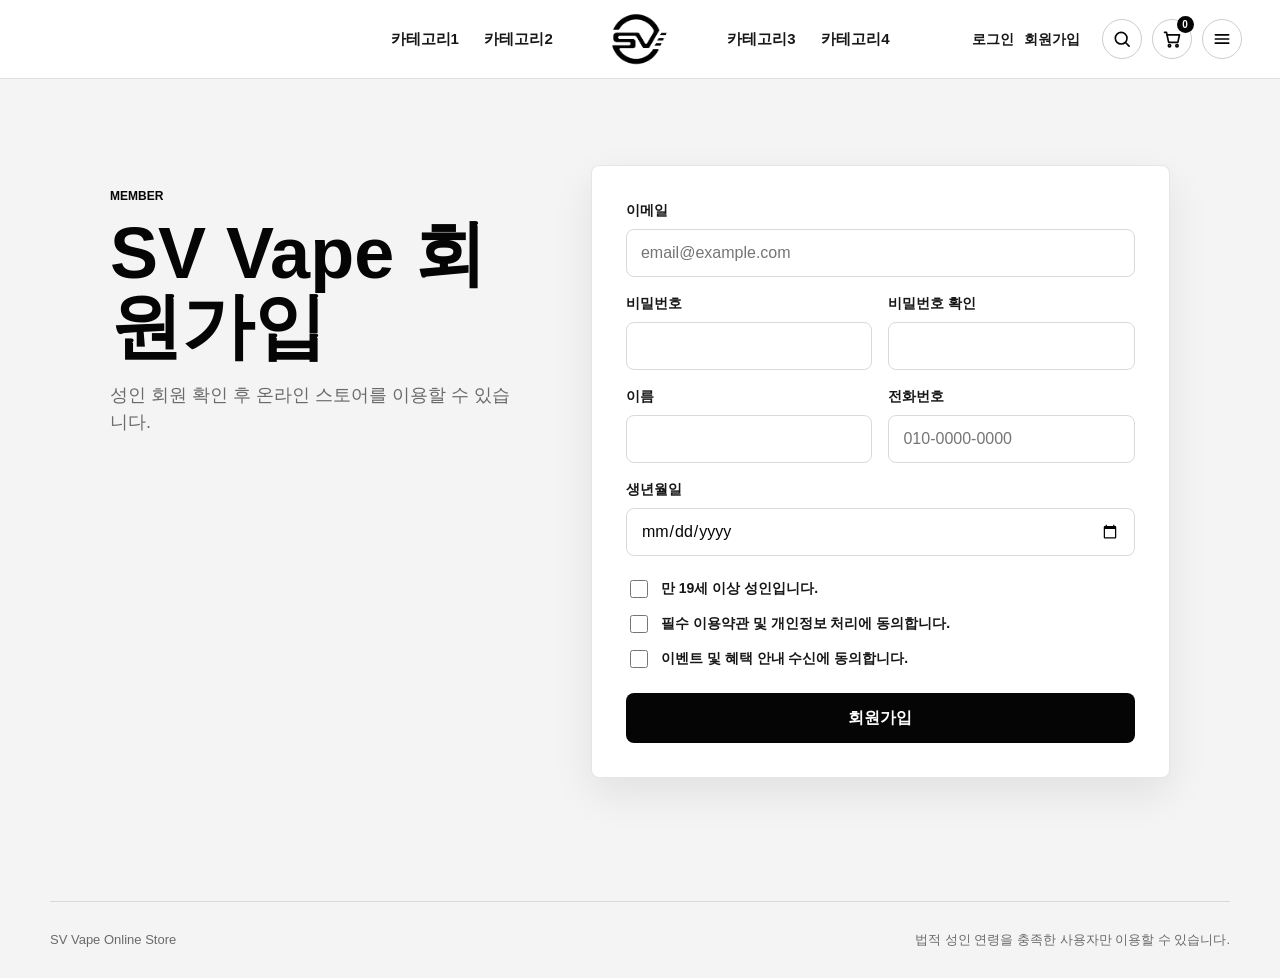
==== src/main/resources/static/store/html/signup.html @ 66f5f344 "Add local signup and reorganize storefront assets" ====
<!doctype html>
<html lang="ko">
  <head>
    <meta charset="utf-8">
    <meta name="viewport" content="width=device-width, initial-scale=1">
    <title>회원가입 | SV Vape Online Store</title>
    <meta
      name="description"
      content="SV Vape online store membership signup."
    >
    <link rel="stylesheet" href="../css/styles.css">
  </head>
  <body>
    <a class="skip-link" href="#main">본문 바로가기</a>

    <header class="site-header">
      <nav class="store-nav" aria-label="상단 메뉴">
        <div class="nav-center">
          <div class="category-group left">
            <a href="index.html#category-1">카테고리1</a>
            <a href="index.html#category-2">카테고리2</a>
          </div>

          <a class="brand-logo" href="index.html" aria-label="SV Vape 홈">
            <img src="../image/LOGO_PNG.png" alt="SV Vape">
          </a>

          <div class="category-group right">
            <a href="index.html#category-3">카테고리3</a>
            <a href="index.html#category-4">카테고리4</a>
          </div>
        </div>

        <div class="nav-actions" aria-label="회원 및 쇼핑 메뉴">
          <a class="account-link" href="#">로그인</a>
          <a class="account-link" href="signup.html" aria-current="page">회원가입</a>
          <button class="icon-button" type="button" aria-label="검색 열기" data-search-toggle>
            <svg viewBox="0 0 24 24" aria-hidden="true">
              <circle cx="11" cy="11" r="7"></circle>
              <path d="m16.5 16.5 4 4"></path>
            </svg>
          </button>
          <button class="icon-button cart-button" type="button" aria-label="장바구니">
            <svg viewBox="0 0 24 24" aria-hidden="true">
              <path d="M6 7h15l-2 9H8L6 7Z"></path>
              <path d="M6 7 5.4 4H3"></path>
              <circle cx="9" cy="20" r="1.4"></circle>
              <circle cx="18" cy="20" r="1.4"></circle>
            </svg>
            <span class="cart-count">0</span>
          </button>
          <button class="icon-button menu-button" type="button" aria-expanded="false" aria-controls="mobile-menu" aria-label="메뉴 펼치기" data-menu-toggle>
            <svg viewBox="0 0 24 24" aria-hidden="true">
              <path d="M4 7h16"></path>
              <path d="M4 12h16"></path>
              <path d="M4 17h16"></path>
            </svg>
          </button>
        </div>
      </nav>

      <div class="search-bar" data-search-bar>
        <label class="sr-only" for="store-search">상품 검색</label>
        <input id="store-search" type="search" placeholder="상품명, 액상, 디바이스 검색">
        <button type="button">검색</button>
      </div>

      <div class="mobile-menu" id="mobile-menu" data-mobile-menu>
        <a href="index.html#category-1">카테고리1</a>
        <a href="index.html#category-2">카테고리2</a>
        <a href="index.html#category-3">카테고리3</a>
        <a href="index.html#category-4">카테고리4</a>
        <a href="#">로그인</a>
        <a href="signup.html" aria-current="page">회원가입</a>
      </div>
    </header>

    <main class="signup-main" id="main">
      <section class="signup-layout" aria-labelledby="signup-title">
        <div class="signup-intro">
          <p>Member</p>
          <h1 id="signup-title">SV Vape 회원가입</h1>
          <span>성인 회원 확인 후 온라인 스토어를 이용할 수 있습니다.</span>
        </div>

        <form class="signup-form" data-signup-form novalidate>
          <div class="form-grid">
            <label class="form-field full">
              <span>이메일</span>
              <input name="email" type="email" autocomplete="email" placeholder="email@example.com" required>
            </label>

            <label class="form-field">
              <span>비밀번호</span>
              <input name="password" type="password" autocomplete="new-password" minlength="8" required>
            </label>

            <label class="form-field">
              <span>비밀번호 확인</span>
              <input name="passwordConfirm" type="password" autocomplete="new-password" minlength="8" required>
            </label>

            <label class="form-field">
              <span>이름</span>
              <input name="name" type="text" autocomplete="name" required>
            </label>

            <label class="form-field">
              <span>전화번호</span>
              <input name="phone" type="tel" autocomplete="tel" placeholder="010-0000-0000">
            </label>

            <label class="form-field full">
              <span>생년월일</span>
              <input name="birthDate" type="date" required>
            </label>
          </div>

          <div class="checkbox-list">
            <label class="checkbox-field">
              <input name="adultConfirmed" type="checkbox" required>
              <span>만 19세 이상 성인입니다.</span>
            </label>
            <label class="checkbox-field">
              <input name="termsAccepted" type="checkbox" required>
              <span>필수 이용약관 및 개인정보 처리에 동의합니다.</span>
            </label>
            <label class="checkbox-field">
              <input name="marketingAgreed" type="checkbox">
              <span>이벤트 및 혜택 안내 수신에 동의합니다.</span>
            </label>
          </div>

          <div class="form-status" data-signup-status role="status" aria-live="polite"></div>

          <button class="submit-button" type="submit">회원가입</button>
        </form>
      </section>
    </main>

    <footer class="footer">
      <p>SV Vape Online Store</p>
      <p>법적 성인 연령을 충족한 사용자만 이용할 수 있습니다.</p>
    </footer>

    <script src="../js/script.js"></script>
    <script src="../js/signup.js"></script>
  </body>
</html>
---- src/main/resources/static/store/css/styles.css ----
:root {
  --ink: #050505;
  --muted: #6a6a6a;
  --line: #d9d9d9;
  --bg: #f4f4f4;
  --paper: #ffffff;
  --charcoal: #050505;
  --soft-black: #171717;
  --soft-gray: #eeeeee;
  --mid-gray: #9b9b9b;
  --shadow: 0 18px 46px rgba(0, 0, 0, 0.12);
}

* {
  box-sizing: border-box;
}

html {
  scroll-behavior: smooth;
}

body {
  margin: 0;
  color: var(--ink);
  background: var(--bg);
  font-family: -apple-system, BlinkMacSystemFont, "Segoe UI", "Noto Sans KR", sans-serif;
  font-size: 16px;
  line-height: 1.5;
  letter-spacing: 0;
}

body.menu-open {
  overflow: hidden;
}

img,
svg {
  display: block;
}

img {
  max-width: 100%;
}

a {
  color: inherit;
  text-decoration: none;
}

button,
input {
  font: inherit;
}

.sr-only,
.skip-link {
  position: absolute;
  width: 1px;
  height: 1px;
  padding: 0;
  margin: -1px;
  overflow: hidden;
  clip: rect(0, 0, 0, 0);
  white-space: nowrap;
  border: 0;
}

.skip-link:focus {
  position: fixed;
  z-index: 100;
  top: 12px;
  left: 12px;
  width: auto;
  height: auto;
  padding: 10px 14px;
  color: #fff;
  background: #000;
  clip: auto;
  border-radius: 6px;
}

.site-header {
  position: sticky;
  z-index: 40;
  top: 0;
  background: rgba(255, 255, 255, 0.94);
  border-bottom: 1px solid rgba(0, 0, 0, 0.12);
  backdrop-filter: blur(16px);
}

.store-nav {
  position: relative;
  display: flex;
  align-items: center;
  justify-content: flex-end;
  min-height: 78px;
  padding: 0 clamp(16px, 3vw, 44px);
}

.nav-center {
  position: absolute;
  left: 50%;
  display: grid;
  grid-template-columns: auto auto auto;
  align-items: center;
  gap: clamp(24px, 4vw, 52px);
  transform: translateX(-50%);
}

.category-group {
  display: flex;
  align-items: center;
  gap: clamp(20px, 2vw, 34px);
  white-space: nowrap;
  color: #171717;
  font-size: 15px;
  font-weight: 600;
}

.category-group.left {
  justify-content: flex-end;
}

.category-group.right {
  justify-content: flex-start;
}

.category-group a,
.account-link {
  transition: color 160ms ease;
}

.category-group a:hover,
.account-link:hover {
  color: var(--muted);
}

.brand-logo {
  display: grid;
  place-items: center;
  width: 72px;
  height: 58px;
}

.brand-logo img {
  width: 56px;
  height: 56px;
  object-fit: contain;
}

.nav-actions {
  display: flex;
  align-items: center;
  gap: 10px;
  margin-left: auto;
}

.account-link {
  color: #171717;
  font-size: 14px;
  font-weight: 600;
  white-space: nowrap;
}

.nav-actions .account-link:nth-child(2) {
  margin-right: 12px;
}

.icon-button {
  position: relative;
  display: grid;
  place-items: center;
  width: 40px;
  height: 40px;
  padding: 0;
  color: var(--ink);
  background: transparent;
  border: 1px solid rgba(0, 0, 0, 0.2);
  border-radius: 50%;
  cursor: pointer;
  transition: background 160ms ease, transform 160ms ease, border-color 160ms ease;
}

.icon-button:hover {
  background: #fff;
  border-color: rgba(0, 0, 0, 0.48);
  transform: translateY(-1px);
}

.icon-button svg {
  width: 20px;
  height: 20px;
  fill: none;
  stroke: currentColor;
  stroke-linecap: round;
  stroke-linejoin: round;
  stroke-width: 2;
}

.cart-count {
  position: absolute;
  right: -3px;
  top: -4px;
  display: grid;
  place-items: center;
  min-width: 17px;
  height: 17px;
  padding: 0 4px;
  color: #fff;
  background: var(--charcoal);
  border-radius: 999px;
  font-size: 10px;
  font-weight: 700;
}

.search-bar {
  display: none;
  align-items: center;
  gap: 8px;
  padding: 0 clamp(16px, 3vw, 44px) 16px;
  background: rgba(255, 255, 255, 0.96);
}

.search-bar.is-open {
  display: flex;
}

.search-bar input {
  flex: 1;
  min-width: 0;
  height: 44px;
  padding: 0 14px;
  color: var(--ink);
  background: #fff;
  border: 1px solid var(--line);
  border-radius: 8px;
}

.search-bar button,
.product-bottom button {
  height: 40px;
  padding: 0 16px;
  color: #fff;
  background: var(--charcoal);
  border: 0;
  border-radius: 8px;
  cursor: pointer;
  font-weight: 700;
}

.mobile-menu {
  display: none;
}

.hero-slider {
  position: relative;
  width: 100%;
  height: clamp(460px, 68vh, 760px);
  overflow: hidden;
  background: #ededed;
}

.slide {
  position: absolute;
  inset: 0;
  opacity: 0;
  visibility: hidden;
  transition: opacity 420ms ease, visibility 420ms ease;
}

.slide.active {
  opacity: 1;
  visibility: visible;
}

.slide::after {
  content: "";
  position: absolute;
  inset: 0;
  background: linear-gradient(90deg, rgba(0, 0, 0, 0.62), rgba(0, 0, 0, 0.18) 56%, rgba(0, 0, 0, 0.28));
  pointer-events: none;
}

.slide img {
  width: 100%;
  height: 100%;
  object-fit: cover;
  filter: grayscale(1) contrast(1.04);
}

.slide:nth-child(3) img {
  object-position: center 65%;
}

.slide-copy {
  position: absolute;
  z-index: 2;
  left: clamp(26px, 8vw, 128px);
  top: 50%;
  width: min(520px, calc(100% - 96px));
  color: #fff;
  transform: translateY(-50%);
}

.slide-copy.light {
  color: #fff;
}

.slide-copy.dark {
  color: #fff;
}

.slide-copy p {
  margin: 0 0 12px;
  font-size: 13px;
  font-weight: 800;
  text-transform: uppercase;
}

.slide-copy h1 {
  margin: 0;
  font-size: clamp(36px, 5vw, 68px);
  line-height: 1.05;
  letter-spacing: 0;
}

.shop-link {
  display: inline-flex;
  align-items: center;
  justify-content: center;
  min-height: 44px;
  margin-top: 24px;
  padding: 0 18px;
  color: var(--ink);
  background: #fff;
  border-radius: 8px;
  font-weight: 800;
}

.slider-arrow {
  position: absolute;
  z-index: 3;
  top: 50%;
  display: grid;
  place-items: center;
  width: 48px;
  height: 64px;
  padding: 0;
  color: #fff;
  background: rgba(23, 23, 23, 0.45);
  border: 1px solid rgba(255, 255, 255, 0.28);
  border-radius: 8px;
  cursor: pointer;
  transform: translateY(-50%);
  transition: background 160ms ease, transform 160ms ease;
}

.slider-arrow:hover {
  background: rgba(23, 23, 23, 0.68);
  transform: translateY(-50%) scale(1.02);
}

.slider-arrow svg {
  width: 28px;
  height: 28px;
  fill: none;
  stroke: currentColor;
  stroke-linecap: round;
  stroke-linejoin: round;
  stroke-width: 2.2;
}

.slider-arrow.prev {
  left: 22px;
}

.slider-arrow.next {
  right: 22px;
}

.slider-dots {
  position: absolute;
  z-index: 3;
  left: 50%;
  bottom: 22px;
  display: flex;
  gap: 8px;
  transform: translateX(-50%);
}

.slider-dots button {
  width: 34px;
  height: 4px;
  padding: 0;
  background: rgba(255, 255, 255, 0.56);
  border: 0;
  border-radius: 999px;
  cursor: pointer;
}

.slider-dots button.active {
  background: #fff;
}

.quick-category {
  display: grid;
  grid-template-columns: repeat(4, minmax(0, 1fr));
  width: min(1180px, calc(100% - 40px));
  margin: 34px auto 0;
  gap: 12px;
}

.quick-category a {
  min-height: 116px;
  padding: 22px;
  background: var(--paper);
  border: 1px solid rgba(0, 0, 0, 0.1);
  border-radius: 8px;
  box-shadow: 0 12px 28px rgba(0, 0, 0, 0.06);
}

.quick-category span,
.section-head p,
.store-band p,
.product-type {
  display: block;
  margin: 0 0 8px;
  color: var(--ink);
  font-size: 12px;
  font-weight: 800;
  text-transform: uppercase;
}

.quick-category strong {
  font-size: 22px;
}

.store-section {
  width: min(1180px, calc(100% - 40px));
  margin: 0 auto;
  padding: 88px 0;
}

.section-head {
  display: flex;
  align-items: end;
  justify-content: space-between;
  gap: 20px;
  margin-bottom: 26px;
}

.section-head h2,
.store-band h2 {
  margin: 0;
  font-size: clamp(30px, 4vw, 44px);
  line-height: 1.12;
}

.product-grid {
  display: grid;
  grid-template-columns: repeat(4, minmax(0, 1fr));
  gap: 14px;
}

.product-card {
  min-height: 390px;
  padding: 18px;
  background: var(--paper);
  border: 1px solid rgba(0, 0, 0, 0.1);
  border-radius: 8px;
  box-shadow: 0 12px 34px rgba(0, 0, 0, 0.08);
}

.product-visual {
  position: relative;
  height: 170px;
  overflow: hidden;
  background: #eeeeee;
  border-radius: 8px;
}

.product-visual::before {
  content: "";
  position: absolute;
  left: 50%;
  top: 50%;
  width: 52px;
  height: 132px;
  background: linear-gradient(90deg, rgba(255, 255, 255, 0.42), rgba(255, 255, 255, 0.05) 24%, rgba(0, 0, 0, 0.14) 82%);
  border: 1px solid rgba(255, 255, 255, 0.42);
  border-radius: 18px;
  box-shadow: 0 18px 34px rgba(0, 0, 0, 0.18);
  transform: translate(-50%, -50%);
}

.product-visual::after {
  content: "";
  position: absolute;
  left: 50%;
  top: 28px;
  width: 38px;
  height: 30px;
  background: rgba(18, 18, 18, 0.86);
  border-radius: 14px 14px 10px 10px;
  transform: translateX(-50%);
}

.product-visual.graphite {
  background: linear-gradient(135deg, #f1f1f1, #202020);
}

.product-visual.platinum {
  background: linear-gradient(135deg, #ffffff, #9c9c9c);
}

.product-visual.obsidian {
  background: linear-gradient(135deg, #dedede, #0d0d0d);
}

.product-visual.silver {
  background: linear-gradient(135deg, #ffffff, #c7c7c7);
}

.product-card h3 {
  margin: 0;
  font-size: 22px;
}

.product-desc {
  min-height: 48px;
  margin: 10px 0 18px;
  color: var(--muted);
}

.product-bottom {
  display: flex;
  align-items: center;
  justify-content: space-between;
  gap: 12px;
}

.product-bottom strong {
  font-size: 18px;
}

.store-band {
  display: flex;
  align-items: center;
  justify-content: space-between;
  gap: 28px;
  margin: 0 auto 76px;
  width: min(1180px, calc(100% - 40px));
  padding: 34px;
  color: #fff;
  background: var(--charcoal);
  border-radius: 8px;
}

.store-band span {
  max-width: 420px;
  color: rgba(255, 255, 255, 0.76);
}

.signup-main {
  min-height: calc(100vh - 78px);
  padding: clamp(42px, 7vw, 86px) 0 70px;
}

.signup-layout {
  display: grid;
  grid-template-columns: minmax(260px, 0.72fr) minmax(320px, 1fr);
  gap: clamp(28px, 5vw, 68px);
  width: min(1060px, calc(100% - 40px));
  margin: 0 auto;
  align-items: start;
}

.signup-intro {
  padding-top: 22px;
}

.signup-intro p {
  margin: 0 0 12px;
  color: var(--ink);
  font-size: 12px;
  font-weight: 800;
  text-transform: uppercase;
}

.signup-intro h1 {
  margin: 0;
  font-size: clamp(38px, 6vw, 72px);
  line-height: 1.02;
}

.signup-intro span {
  display: block;
  max-width: 420px;
  margin-top: 18px;
  color: var(--muted);
  font-size: 18px;
}

.signup-form {
  padding: clamp(22px, 4vw, 34px);
  background: var(--paper);
  border: 1px solid rgba(0, 0, 0, 0.1);
  border-radius: 8px;
  box-shadow: 0 16px 42px rgba(0, 0, 0, 0.08);
}

.form-grid {
  display: grid;
  grid-template-columns: repeat(2, minmax(0, 1fr));
  gap: 16px;
}

.form-field {
  display: grid;
  gap: 8px;
}

.form-field.full {
  grid-column: 1 / -1;
}

.form-field span,
.checkbox-field span {
  color: #171717;
  font-size: 14px;
  font-weight: 700;
}

.form-field input {
  width: 100%;
  min-width: 0;
  height: 48px;
  padding: 0 14px;
  color: var(--ink);
  background: #fff;
  border: 1px solid var(--line);
  border-radius: 8px;
}

.checkbox-list {
  display: grid;
  gap: 12px;
  margin-top: 22px;
}

.checkbox-field {
  display: flex;
  align-items: flex-start;
  gap: 10px;
}

.checkbox-field input {
  width: 18px;
  height: 18px;
  margin-top: 2px;
  accent-color: var(--charcoal);
}

.form-status {
  display: none;
  margin-top: 20px;
  padding: 12px 14px;
  border-radius: 8px;
  font-size: 14px;
  font-weight: 700;
}

.form-status p {
  margin: 0;
}

.form-status p + p {
  margin-top: 6px;
}

.form-status.pending,
.form-status.error,
.form-status.success {
  display: block;
}

.form-status.pending {
  color: #171717;
  background: #eeeeee;
  border: 1px solid #cfcfcf;
}

.form-status.error {
  color: #050505;
  background: #ffffff;
  border: 1px solid #050505;
}

.form-status.success {
  color: #050505;
  background: #f2f2f2;
  border: 1px solid #9b9b9b;
}

.submit-button {
  width: 100%;
  height: 50px;
  margin-top: 22px;
  color: #fff;
  background: var(--charcoal);
  border: 0;
  border-radius: 8px;
  cursor: pointer;
  font-weight: 800;
}

.submit-button:disabled {
  cursor: wait;
  opacity: 0.7;
}

.footer {
  display: flex;
  justify-content: space-between;
  gap: 20px;
  width: min(1180px, calc(100% - 40px));
  margin: 0 auto;
  padding: 28px 0;
  color: var(--muted);
  border-top: 1px solid var(--line);
  font-size: 13px;
}

.footer p {
  margin: 0;
}

button:focus-visible,
a:focus-visible,
input:focus-visible {
  outline: 3px solid rgba(0, 0, 0, 0.28);
  outline-offset: 3px;
}

@media (max-width: 1180px) {
  .nav-center {
    left: clamp(24px, 37vw, 420px);
    transform: translateX(-42%);
  }
}

@media (max-width: 980px) {
  .store-nav {
    min-height: 68px;
  }

  .nav-center {
    left: 50%;
    grid-template-columns: auto;
    transform: translateX(-50%);
  }

  .category-group {
    display: none;
  }

  .brand-logo {
    width: 58px;
    height: 52px;
  }

  .brand-logo img {
    width: 50px;
    height: 50px;
  }

  .account-link {
    display: none;
  }

  .nav-actions .account-link:nth-child(2) {
    margin-right: 0;
  }

  .mobile-menu.is-open {
    position: fixed;
    inset: 68px 0 auto;
    z-index: 30;
    display: grid;
    gap: 0;
    padding: 10px 24px 22px;
    background: rgba(255, 253, 250, 0.98);
    border-bottom: 1px solid var(--line);
    box-shadow: var(--shadow);
  }

  .mobile-menu a {
    padding: 15px 0;
    border-bottom: 1px solid rgba(23, 23, 23, 0.08);
    font-weight: 700;
  }

  .hero-slider {
    height: clamp(420px, 62vh, 640px);
  }

  .slide-copy {
    width: min(460px, calc(100% - 88px));
  }

  .quick-category,
  .product-grid {
    grid-template-columns: repeat(2, minmax(0, 1fr));
  }

  .signup-layout {
    grid-template-columns: 1fr;
  }

  .signup-intro {
    padding-top: 0;
  }
}

@media (max-width: 640px) {
  .store-nav {
    padding: 0 12px;
  }

  .brand-logo img {
    width: 44px;
    height: 44px;
  }

  .icon-button {
    width: 36px;
    height: 36px;
  }

  .hero-slider {
    height: 480px;
  }

  .slide-copy {
    left: 22px;
    top: auto;
    bottom: 72px;
    width: calc(100% - 44px);
    transform: none;
  }

  .slide-copy h1 {
    font-size: 34px;
  }

  .slider-arrow {
    width: 40px;
    height: 52px;
  }

  .slider-arrow.prev {
    left: 10px;
  }

  .slider-arrow.next {
    right: 10px;
  }

  .quick-category,
  .product-grid {
    grid-template-columns: 1fr;
  }

  .quick-category,
  .store-section,
  .store-band,
  .footer {
    width: calc(100% - 28px);
  }

  .store-section {
    padding: 64px 0;
  }

  .store-band,
  .footer {
    flex-direction: column;
    align-items: flex-start;
  }

  .form-grid {
    grid-template-columns: 1fr;
  }
}
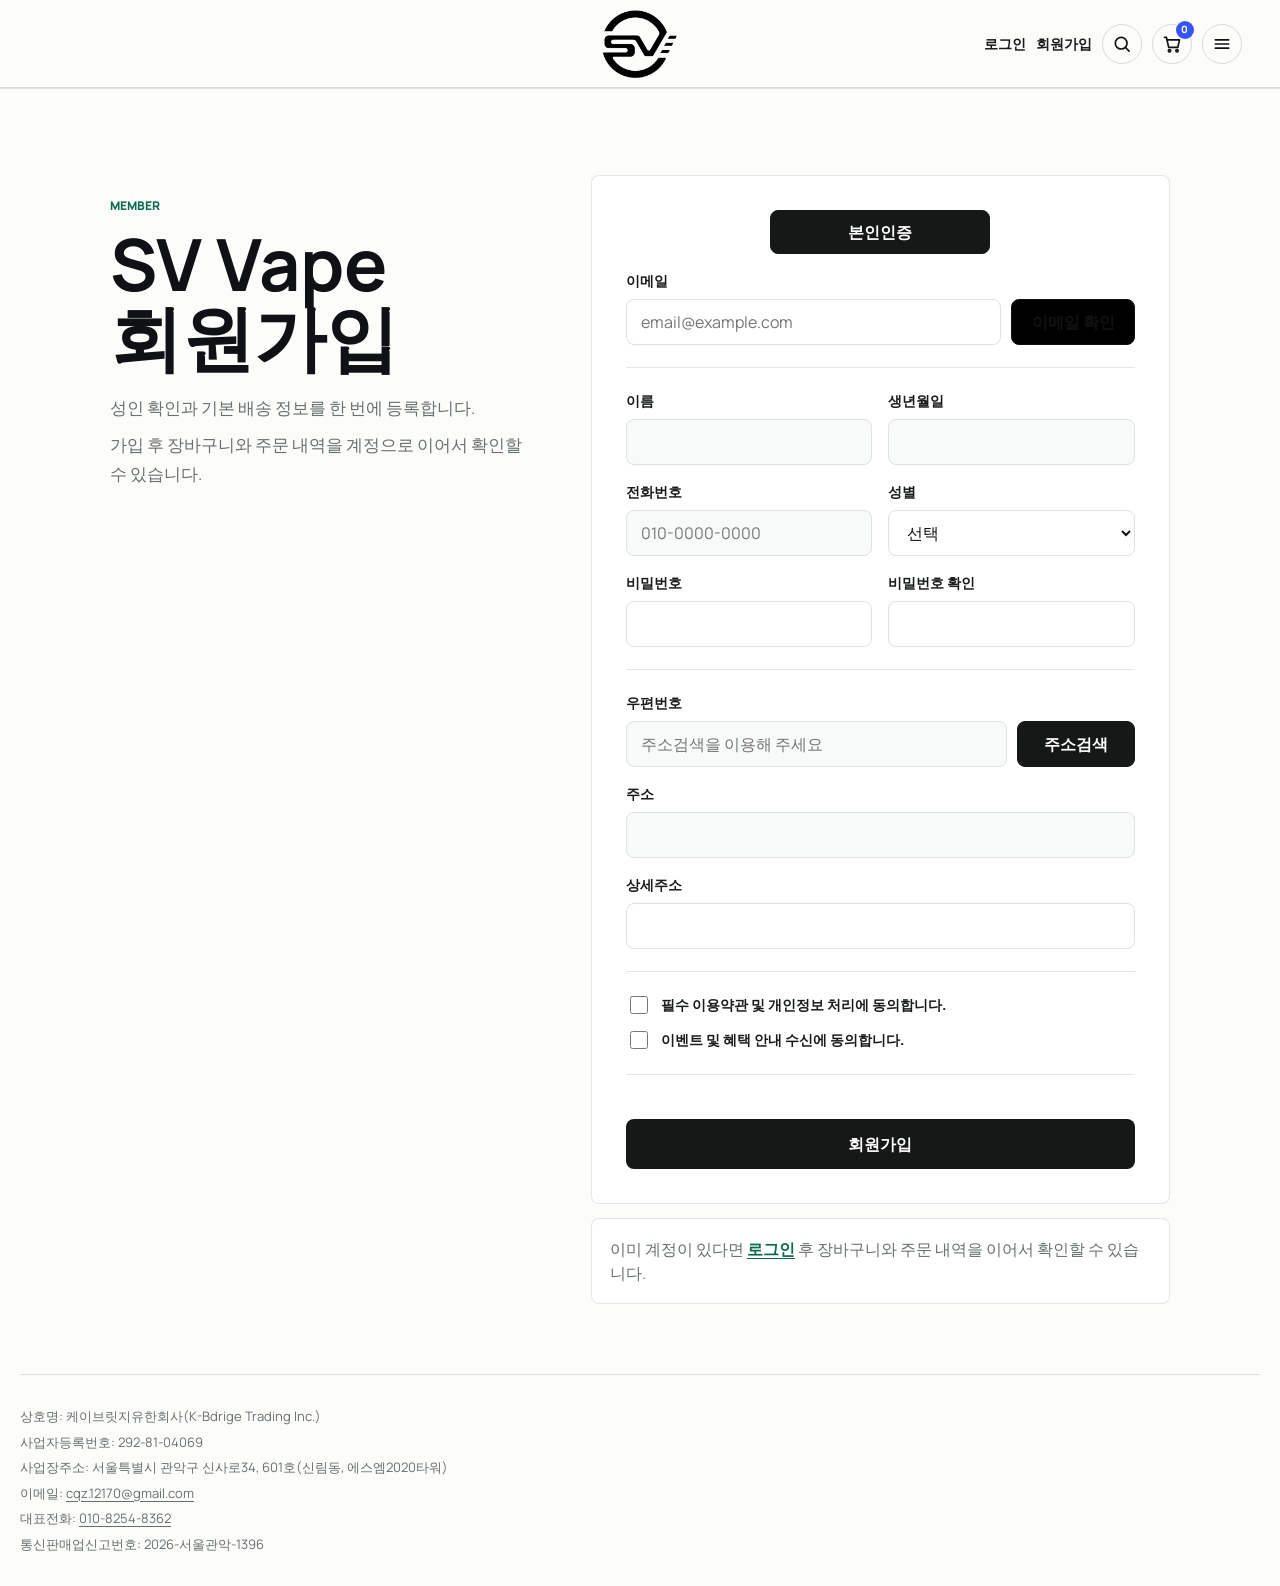
==== commit e1c834b9: "Prepare svkorea deployment" ====
--- a/src/main/resources/static/store/html/signup.html
+++ b/src/main/resources/static/store/html/signup.html
@@ -4,50 +4,36 @@
     <meta charset="utf-8">
     <meta name="viewport" content="width=device-width, initial-scale=1">
     <title>회원가입 | SV Vape Online Store</title>
-    <meta
-      name="description"
-      content="SV Vape online store membership signup."
-    >
-    <link rel="stylesheet" href="../css/styles.css">
+    <meta name="description" content="SV Vape 온라인 스토어 회원가입 페이지.">
+    <link rel="stylesheet" href="../css/styles.css?v=signup-20260817-2">
   </head>
   <body>
     <a class="skip-link" href="#main">본문 바로가기</a>
 
     <header class="site-header">
       <nav class="store-nav" aria-label="상단 메뉴">
-        <div class="nav-center">
-          <div class="category-group left">
-            <a href="index.html#category-1">카테고리1</a>
-            <a href="index.html#category-2">카테고리2</a>
-          </div>
-
-          <a class="brand-logo" href="index.html" aria-label="SV Vape 홈">
-            <img src="../image/LOGO_PNG.png" alt="SV Vape">
-          </a>
-
-          <div class="category-group right">
-            <a href="index.html#category-3">카테고리3</a>
-            <a href="index.html#category-4">카테고리4</a>
-          </div>
-        </div>
+        <a class="brand-logo" href="home.html" aria-label="SV Vape 홈">
+          <img src="../image/LOGO_PNG.png" alt="SV Vape">
+        </a>
 
         <div class="nav-actions" aria-label="회원 및 쇼핑 메뉴">
-          <a class="account-link" href="#">로그인</a>
-          <a class="account-link" href="signup.html" aria-current="page">회원가입</a>
+          <a class="account-link" href="login.html" data-auth-link>로그인</a>
+          <a class="account-link" href="signup.html" data-signup-link aria-current="page">회원가입</a>
+          <button class="link-button" type="button" data-logout hidden>로그아웃</button>
           <button class="icon-button" type="button" aria-label="검색 열기" data-search-toggle>
             <svg viewBox="0 0 24 24" aria-hidden="true">
               <circle cx="11" cy="11" r="7"></circle>
               <path d="m16.5 16.5 4 4"></path>
             </svg>
           </button>
-          <button class="icon-button cart-button" type="button" aria-label="장바구니">
+          <button class="icon-button cart-button" type="button" aria-label="장바구니" data-cart-open>
             <svg viewBox="0 0 24 24" aria-hidden="true">
               <path d="M6 7h15l-2 9H8L6 7Z"></path>
               <path d="M6 7 5.4 4H3"></path>
               <circle cx="9" cy="20" r="1.4"></circle>
               <circle cx="18" cy="20" r="1.4"></circle>
             </svg>
-            <span class="cart-count">0</span>
+            <span class="cart-count" data-cart-count>0</span>
           </button>
           <button class="icon-button menu-button" type="button" aria-expanded="false" aria-controls="mobile-menu" aria-label="메뉴 펼치기" data-menu-toggle>
             <svg viewBox="0 0 24 24" aria-hidden="true">
@@ -59,91 +45,145 @@
         </div>
       </nav>
 
-      <div class="search-bar" data-search-bar>
+      <form class="search-bar" data-search-bar data-search-form>
         <label class="sr-only" for="store-search">상품 검색</label>
-        <input id="store-search" type="search" placeholder="상품명, 액상, 디바이스 검색">
-        <button type="button">검색</button>
-      </div>
+        <input id="store-search" type="search" placeholder="SV NOS, 0 니코틴 검색">
+        <button type="submit">검색</button>
+      </form>
 
       <div class="mobile-menu" id="mobile-menu" data-mobile-menu>
-        <a href="index.html#category-1">카테고리1</a>
-        <a href="index.html#category-2">카테고리2</a>
-        <a href="index.html#category-3">카테고리3</a>
-        <a href="index.html#category-4">카테고리4</a>
-        <a href="#">로그인</a>
-        <a href="signup.html" aria-current="page">회원가입</a>
+        <a href="login.html" data-auth-link>로그인</a>
+        <a href="signup.html" data-signup-link aria-current="page">회원가입</a>
+        <button type="button" data-cart-open>장바구니</button>
+        <a href="account.html" data-account-link hidden>마이페이지</a>
+        <button type="button" data-logout hidden>로그아웃</button>
       </div>
     </header>
 
-    <main class="signup-main" id="main">
-      <section class="signup-layout" aria-labelledby="signup-title">
-        <div class="signup-intro">
+    <main class="auth-main" id="main">
+      <section class="auth-layout" aria-labelledby="signup-title">
+        <div class="auth-intro">
           <p>Member</p>
           <h1 id="signup-title">SV Vape 회원가입</h1>
-          <span>성인 회원 확인 후 온라인 스토어를 이용할 수 있습니다.</span>
+          <div class="auth-copy">
+            <span>성인 확인과 기본 배송 정보를 한 번에 등록합니다.</span>
+            <span>가입 후 장바구니와 주문 내역을 계정으로 이어서 확인할 수 있습니다.</span>
+          </div>
         </div>
 
-        <form class="signup-form" data-signup-form novalidate>
-          <div class="form-grid">
-            <label class="form-field full">
-              <span>이메일</span>
-              <input name="email" type="email" autocomplete="email" placeholder="email@example.com" required>
-            </label>
+        <div>
+          <form class="auth-form" data-signup-form novalidate>
+            <div class="form-section signup-top-section">
+              <div class="signup-verification">
+                <button class="outline-button signup-verification-button" type="button" data-identity-verify>본인인증</button>
+              </div>
 
-            <label class="form-field">
-              <span>비밀번호</span>
-              <input name="password" type="password" autocomplete="new-password" minlength="8" required>
-            </label>
+              <div class="form-field full email-field">
+                <label for="signup-email">이메일</label>
+                <div class="email-check-row">
+                  <input id="signup-email" name="email" type="email" autocomplete="email" placeholder="email@example.com" required data-email-input>
+                  <button class="outline-button email-check-button" type="button" data-email-check>이메일 확인</button>
+                </div>
+                <div class="field-status" data-email-check-status role="status" aria-live="polite"></div>
+              </div>
+            </div>
 
-            <label class="form-field">
-              <span>비밀번호 확인</span>
-              <input name="passwordConfirm" type="password" autocomplete="new-password" minlength="8" required>
-            </label>
+            <div class="form-section signup-profile-section">
+              <div class="form-grid">
+                <label class="form-field">
+                  <span>이름</span>
+                  <input name="name" type="text" autocomplete="name" readonly required>
+                </label>
 
-            <label class="form-field">
-              <span>이름</span>
-              <input name="name" type="text" autocomplete="name" required>
-            </label>
+                <label class="form-field">
+                  <span>생년월일</span>
+                  <input name="birthDate" type="text" inputmode="numeric" autocomplete="bday" readonly required data-birth-date>
+                </label>
 
-            <label class="form-field">
-              <span>전화번호</span>
-              <input name="phone" type="tel" autocomplete="tel" placeholder="010-0000-0000">
-            </label>
+                <label class="form-field">
+                  <span>전화번호</span>
+                  <input name="phone" type="tel" autocomplete="tel" placeholder="010-0000-0000" readonly data-phone-input>
+                </label>
 
-            <label class="form-field full">
-              <span>생년월일</span>
-              <input name="birthDate" type="date" required>
-            </label>
+                <label class="form-field">
+                  <span>성별</span>
+                  <select name="gender" required>
+                    <option value="" selected disabled>선택</option>
+                    <option value="M">남성</option>
+                    <option value="F">여성</option>
+                  </select>
+                </label>
+
+                <label class="form-field">
+                  <span>비밀번호</span>
+                  <input name="password" type="password" autocomplete="new-password" minlength="8" required>
+                </label>
+
+                <label class="form-field">
+                  <span>비밀번호 확인</span>
+                  <input name="passwordConfirm" type="password" autocomplete="new-password" minlength="8" required>
+                </label>
+              </div>
+            </div>
+
+            <div class="form-section signup-address-section">
+              <div class="form-field full postcode-field">
+                <label for="signup-postcode">우편번호</label>
+                <div class="address-lookup-row">
+                  <input id="signup-postcode" name="postcode" type="text" autocomplete="postal-code" placeholder="주소검색을 이용해 주세요" readonly data-postcode>
+                  <button class="outline-button address-search-button" type="button" data-address-search>주소검색</button>
+                </div>
+              </div>
+
+              <label class="form-field full">
+                <span>주소</span>
+                <input name="addressLine1" type="text" autocomplete="street-address" readonly data-address-line1>
+              </label>
+
+              <label class="form-field">
+                <span>상세주소</span>
+                <input name="addressLine2" type="text" autocomplete="address-line2" data-address-line2>
+              </label>
+            </div>
+
+            <div class="form-section signup-terms-section">
+              <div class="checkbox-list">
+                <label class="checkbox-field">
+                  <input name="termsAccepted" type="checkbox" required>
+                  <span>필수 이용약관 및 개인정보 처리에 동의합니다.</span>
+                </label>
+                <label class="checkbox-field">
+                  <input name="marketingAgreed" type="checkbox">
+                  <span>이벤트 및 혜택 안내 수신에 동의합니다.</span>
+                </label>
+              </div>
+            </div>
+
+            <div class="form-status" data-signup-status role="status" aria-live="polite"></div>
+
+            <button class="submit-button" type="submit">회원가입</button>
+          </form>
+
+          <div class="auth-note">
+            이미 계정이 있다면 <a href="login.html">로그인</a> 후 장바구니와 주문 내역을 이어서 확인할 수 있습니다.
           </div>
-
-          <div class="checkbox-list">
-            <label class="checkbox-field">
-              <input name="adultConfirmed" type="checkbox" required>
-              <span>만 19세 이상 성인입니다.</span>
-            </label>
-            <label class="checkbox-field">
-              <input name="termsAccepted" type="checkbox" required>
-              <span>필수 이용약관 및 개인정보 처리에 동의합니다.</span>
-            </label>
-            <label class="checkbox-field">
-              <input name="marketingAgreed" type="checkbox">
-              <span>이벤트 및 혜택 안내 수신에 동의합니다.</span>
-            </label>
-          </div>
-
-          <div class="form-status" data-signup-status role="status" aria-live="polite"></div>
-
-          <button class="submit-button" type="submit">회원가입</button>
-        </form>
+        </div>
       </section>
     </main>
 
     <footer class="footer">
-      <p>SV Vape Online Store</p>
-      <p>법적 성인 연령을 충족한 사용자만 이용할 수 있습니다.</p>
+      <address class="business-info">
+        <span>상호명: 케이브릿지유한회사(K-Bdrige Trading Inc.)</span>
+        <span>사업자등록번호: 292-81-04069</span>
+        <span>사업장주소: 서울특별시 관악구 신사로34, 601호(신림동, 에스엠2020타워)</span>
+        <span>이메일: <a href="mailto:cqz.12170@gmail.com">cqz.12170@gmail.com</a></span>
+        <span>대표전화: <a href="tel:010-8254-8362">010-8254-8362</a></span>
+        <span>통신판매업신고번호: 2026-서울관악-1396</span>
+      </address>
     </footer>
 
     <script src="../js/script.js"></script>
+    <script src="https://t1.kakaocdn.net/mapjsapi/bundle/postcode/prod/postcode.v2.js"></script>
     <script src="../js/signup.js"></script>
   </body>
 </html>
--- a/src/main/resources/static/store/css/styles.css
+++ b/src/main/resources/static/store/css/styles.css
@@ -1,14 +1,18 @@
+@import url("https://fonts.googleapis.com/css2?family=DM+Mono:wght@400;500&family=Manrope:wght@400;500;600;700;800&display=swap");
+
 :root {
-  --ink: #050505;
-  --muted: #6a6a6a;
-  --line: #d9d9d9;
-  --bg: #f4f4f4;
+  --ink: #101211;
+  --muted: #66706c;
+  --line: #dce3df;
+  --bg: #f5f7f3;
   --paper: #ffffff;
-  --charcoal: #050505;
-  --soft-black: #171717;
-  --soft-gray: #eeeeee;
-  --mid-gray: #9b9b9b;
-  --shadow: 0 18px 46px rgba(0, 0, 0, 0.12);
+  --charcoal: #151817;
+  --accent: #159466;
+  --accent-dark: #0b6b50;
+  --accent-soft: #e8f5ee;
+  --warning: #f2b544;
+  --danger: #a83232;
+  --shadow: 0 18px 46px rgba(15, 23, 20, 0.12);
 }
 
 * {
@@ -29,7 +33,7 @@
   letter-spacing: 0;
 }
 
-body.menu-open {
+body.order-lookup-open {
   overflow: hidden;
 }
 
@@ -48,8 +52,14 @@
 }
 
 button,
-input {
+input,
+select,
+textarea {
   font: inherit;
+}
+
+button {
+  cursor: pointer;
 }
 
 .sr-only,
@@ -84,7 +94,7 @@
   z-index: 40;
   top: 0;
   background: rgba(255, 255, 255, 0.94);
-  border-bottom: 1px solid rgba(0, 0, 0, 0.12);
+  border-bottom: 1px solid rgba(16, 18, 17, 0.1);
   backdrop-filter: blur(16px);
 }
 
@@ -93,77 +103,70 @@
   display: flex;
   align-items: center;
   justify-content: flex-end;
-  min-height: 78px;
+  min-height: 88px;
   padding: 0 clamp(16px, 3vw, 44px);
 }
 
-.nav-center {
+.brand-logo {
   position: absolute;
   left: 50%;
-  display: grid;
-  grid-template-columns: auto auto auto;
+  top: 50%;
+  display: grid;
+  place-items: center;
+  transform: translate(-50%, -50%);
+}
+
+.brand-logo img {
+  width: 68px;
+  height: 68px;
+  object-fit: contain;
+}
+
+.brand-logo span {
+  display: none;
+}
+
+.primary-links {
+  display: none;
   align-items: center;
-  gap: clamp(24px, 4vw, 52px);
-  transform: translateX(-50%);
-}
-
-.category-group {
-  display: flex;
-  align-items: center;
-  gap: clamp(20px, 2vw, 34px);
-  white-space: nowrap;
-  color: #171717;
-  font-size: 15px;
-  font-weight: 600;
-}
-
-.category-group.left {
-  justify-content: flex-end;
-}
-
-.category-group.right {
-  justify-content: flex-start;
-}
-
-.category-group a,
+  justify-content: center;
+  gap: clamp(14px, 2.4vw, 34px);
+  color: #222725;
+  font-size: 14px;
+  font-weight: 800;
+}
+
+.primary-links a,
 .account-link {
   transition: color 160ms ease;
 }
 
-.category-group a:hover,
+.primary-links a:hover,
 .account-link:hover {
-  color: var(--muted);
-}
-
-.brand-logo {
-  display: grid;
-  place-items: center;
-  width: 72px;
-  height: 58px;
-}
-
-.brand-logo img {
-  width: 56px;
-  height: 56px;
-  object-fit: contain;
+  color: var(--accent-dark);
 }
 
 .nav-actions {
   display: flex;
   align-items: center;
+  justify-content: flex-end;
   gap: 10px;
+  min-width: max-content;
   margin-left: auto;
 }
 
-.account-link {
-  color: #171717;
+.account-link,
+.link-button {
+  color: #171b19;
+  background: transparent;
+  border: 0;
   font-size: 14px;
-  font-weight: 600;
+  font-weight: 800;
   white-space: nowrap;
 }
 
-.nav-actions .account-link:nth-child(2) {
-  margin-right: 12px;
+.link-button {
+  padding: 0;
 }
 
 .icon-button {
@@ -174,16 +177,15 @@
   height: 40px;
   padding: 0;
   color: var(--ink);
-  background: transparent;
-  border: 1px solid rgba(0, 0, 0, 0.2);
+  background: #fff;
+  border: 1px solid rgba(16, 18, 17, 0.18);
   border-radius: 50%;
-  cursor: pointer;
   transition: background 160ms ease, transform 160ms ease, border-color 160ms ease;
 }
 
 .icon-button:hover {
-  background: #fff;
-  border-color: rgba(0, 0, 0, 0.48);
+  background: var(--accent-soft);
+  border-color: rgba(21, 148, 102, 0.45);
   transform: translateY(-1px);
 }
 
@@ -203,18 +205,23 @@
   top: -4px;
   display: grid;
   place-items: center;
-  min-width: 17px;
-  height: 17px;
-  padding: 0 4px;
+  min-width: 18px;
+  height: 18px;
+  padding: 0 5px;
   color: #fff;
-  background: var(--charcoal);
+  background: var(--accent-dark);
   border-radius: 999px;
   font-size: 10px;
-  font-weight: 700;
+  font-weight: 900;
+}
+
+.menu-button {
+  display: none;
 }
 
 .search-bar {
   display: none;
+  grid-template-columns: minmax(0, 1fr) auto;
   align-items: center;
   gap: 8px;
   padding: 0 clamp(16px, 3vw, 44px) 16px;
@@ -222,30 +229,66 @@
 }
 
 .search-bar.is-open {
-  display: flex;
-}
-
-.search-bar input {
-  flex: 1;
+  display: grid;
+}
+
+.search-bar input,
+.form-field input,
+.form-field select,
+.form-field textarea,
+.option-field select {
+  width: 100%;
   min-width: 0;
-  height: 44px;
-  padding: 0 14px;
   color: var(--ink);
   background: #fff;
   border: 1px solid var(--line);
   border-radius: 8px;
 }
 
+.search-bar input,
+.form-field input,
+.form-field select,
+.option-field select {
+  height: 46px;
+  padding: 0 14px;
+}
+
+.form-field textarea {
+  min-height: 92px;
+  padding: 12px 14px;
+  resize: vertical;
+}
+
 .search-bar button,
-.product-bottom button {
-  height: 40px;
-  padding: 0 16px;
+.shop-link,
+.product-detail-link,
+.secondary-button,
+.submit-button,
+.outline-button,
+.mini-button,
+.category-filters button,
+.checkout-button {
+  display: inline-flex;
+  align-items: center;
+  justify-content: center;
+  border-radius: 8px;
+  font-weight: 900;
+  text-align: center;
+}
+
+.search-bar button,
+.shop-link,
+.product-detail-link,
+.submit-button,
+.checkout-button {
   color: #fff;
   background: var(--charcoal);
   border: 0;
-  border-radius: 8px;
-  cursor: pointer;
-  font-weight: 700;
+}
+
+.search-bar button {
+  height: 46px;
+  padding: 0 18px;
 }
 
 .mobile-menu {
@@ -255,9 +298,10 @@
 .hero-slider {
   position: relative;
   width: 100%;
-  height: clamp(460px, 68vh, 760px);
+  height: clamp(520px, 72vh, 760px);
+  min-height: 520px;
   overflow: hidden;
-  background: #ededed;
+  background: #e7ece8;
 }
 
 .slide {
@@ -277,7 +321,7 @@
   content: "";
   position: absolute;
   inset: 0;
-  background: linear-gradient(90deg, rgba(0, 0, 0, 0.62), rgba(0, 0, 0, 0.18) 56%, rgba(0, 0, 0, 0.28));
+  background: linear-gradient(90deg, rgba(12, 16, 15, 0.72), rgba(12, 16, 15, 0.28) 58%, rgba(12, 16, 15, 0.38));
   pointer-events: none;
 }
 
@@ -285,7 +329,6 @@
   width: 100%;
   height: 100%;
   object-fit: cover;
-  filter: grayscale(1) contrast(1.04);
 }
 
 .slide:nth-child(3) img {
@@ -297,44 +340,84 @@
   z-index: 2;
   left: clamp(26px, 8vw, 128px);
   top: 50%;
-  width: min(520px, calc(100% - 96px));
+  width: min(580px, calc(100% - 96px));
   color: #fff;
   transform: translateY(-50%);
 }
 
-.slide-copy.light {
-  color: #fff;
-}
-
-.slide-copy.dark {
-  color: #fff;
-}
-
-.slide-copy p {
-  margin: 0 0 12px;
-  font-size: 13px;
-  font-weight: 800;
+.eyebrow,
+.slide-copy p,
+.section-head p,
+.product-type,
+.store-kicker {
+  display: block;
+  margin: 0 0 8px;
+  color: inherit;
+  font-size: 12px;
+  font-weight: 900;
+  letter-spacing: 0;
   text-transform: uppercase;
 }
 
 .slide-copy h1 {
   margin: 0;
-  font-size: clamp(36px, 5vw, 68px);
-  line-height: 1.05;
+  font-size: clamp(38px, 5.4vw, 74px);
+  line-height: 1.04;
   letter-spacing: 0;
 }
 
+.slide-copy span {
+  display: block;
+  max-width: 520px;
+  margin-top: 18px;
+  color: rgba(255, 255, 255, 0.84);
+  font-size: clamp(16px, 1.6vw, 20px);
+}
+
 .shop-link {
-  display: inline-flex;
-  align-items: center;
-  justify-content: center;
-  min-height: 44px;
-  margin-top: 24px;
-  padding: 0 18px;
+  min-height: 46px;
+  margin-top: 26px;
+  padding: 0 20px;
   color: var(--ink);
   background: #fff;
+}
+
+.hero-stats {
+  position: absolute;
+  z-index: 3;
+  left: clamp(20px, 8vw, 128px);
+  bottom: 30px;
+  display: grid;
+  grid-template-columns: repeat(3, minmax(96px, 1fr));
+  gap: 10px;
+  width: min(560px, calc(100% - 40px));
+}
+
+.hero-stat {
+  min-height: 74px;
+  padding: 12px 14px;
+  color: #fff;
+  background: rgba(255, 255, 255, 0.12);
+  border: 1px solid rgba(255, 255, 255, 0.26);
   border-radius: 8px;
-  font-weight: 800;
+  backdrop-filter: blur(12px);
+}
+
+.hero-stat strong,
+.summary-line strong,
+.price-row strong,
+.total-row strong {
+  display: block;
+  font-size: 22px;
+  line-height: 1.15;
+}
+
+.hero-stat span {
+  display: block;
+  margin-top: 4px;
+  color: rgba(255, 255, 255, 0.72);
+  font-size: 12px;
+  font-weight: 700;
 }
 
 .slider-arrow {
@@ -347,16 +430,15 @@
   height: 64px;
   padding: 0;
   color: #fff;
-  background: rgba(23, 23, 23, 0.45);
+  background: rgba(21, 24, 23, 0.48);
   border: 1px solid rgba(255, 255, 255, 0.28);
   border-radius: 8px;
-  cursor: pointer;
   transform: translateY(-50%);
   transition: background 160ms ease, transform 160ms ease;
 }
 
 .slider-arrow:hover {
-  background: rgba(23, 23, 23, 0.68);
+  background: rgba(21, 24, 23, 0.7);
   transform: translateY(-50%) scale(1.02);
 }
 
@@ -382,7 +464,7 @@
   position: absolute;
   z-index: 3;
   left: 50%;
-  bottom: 22px;
+  bottom: 28px;
   display: flex;
   gap: 8px;
   transform: translateX(-50%);
@@ -392,53 +474,28 @@
   width: 34px;
   height: 4px;
   padding: 0;
-  background: rgba(255, 255, 255, 0.56);
+  background: rgba(255, 255, 255, 0.54);
   border: 0;
   border-radius: 999px;
-  cursor: pointer;
 }
 
 .slider-dots button.active {
   background: #fff;
 }
 
-.quick-category {
-  display: grid;
-  grid-template-columns: repeat(4, minmax(0, 1fr));
-  width: min(1180px, calc(100% - 40px));
-  margin: 34px auto 0;
-  gap: 12px;
-}
-
-.quick-category a {
-  min-height: 116px;
-  padding: 22px;
-  background: var(--paper);
-  border: 1px solid rgba(0, 0, 0, 0.1);
-  border-radius: 8px;
-  box-shadow: 0 12px 28px rgba(0, 0, 0, 0.06);
-}
-
-.quick-category span,
-.section-head p,
-.store-band p,
-.product-type {
-  display: block;
-  margin: 0 0 8px;
-  color: var(--ink);
-  font-size: 12px;
-  font-weight: 800;
-  text-transform: uppercase;
-}
-
-.quick-category strong {
-  font-size: 22px;
-}
-
-.store-section {
+.store-section,
+.wide-section,
+.footer {
   width: min(1180px, calc(100% - 40px));
   margin: 0 auto;
-  padding: 88px 0;
+}
+
+.store-section {
+  padding: 84px 0;
+}
+
+.wide-section {
+  padding: 48px 0;
 }
 
 .section-head {
@@ -450,10 +507,42 @@
 }
 
 .section-head h2,
-.store-band h2 {
+.store-band h2,
+.auth-intro h1,
+.page-title h1 {
   margin: 0;
-  font-size: clamp(30px, 4vw, 44px);
+  font-size: clamp(30px, 4vw, 48px);
   line-height: 1.12;
+  letter-spacing: 0;
+}
+
+.section-head span,
+.page-title span,
+.auth-intro span {
+  display: block;
+  max-width: 580px;
+  color: var(--muted);
+}
+
+.category-filters {
+  display: flex;
+  flex-wrap: wrap;
+  gap: 8px;
+  margin-bottom: 22px;
+}
+
+.category-filters button {
+  min-height: 40px;
+  padding: 0 14px;
+  color: #2c3632;
+  background: #fff;
+  border: 1px solid var(--line);
+}
+
+.category-filters button.is-active {
+  color: #fff;
+  background: var(--accent-dark);
+  border-color: var(--accent-dark);
 }
 
 .product-grid {
@@ -463,19 +552,40 @@
 }
 
 .product-card {
-  min-height: 390px;
-  padding: 18px;
+  display: grid;
+  min-height: 416px;
+  padding: 16px;
   background: var(--paper);
-  border: 1px solid rgba(0, 0, 0, 0.1);
+  border: 1px solid rgba(16, 18, 17, 0.1);
   border-radius: 8px;
-  box-shadow: 0 12px 34px rgba(0, 0, 0, 0.08);
+  box-shadow: 0 12px 34px rgba(15, 23, 20, 0.08);
+}
+
+.product-card.primary-product {
+  border-color: rgba(21, 148, 102, 0.4);
+}
+
+.product-card-image {
+  display: grid;
+  place-items: center;
+  height: 220px;
+  overflow: hidden;
+  background: #fff;
+  border-radius: 8px;
+}
+
+.product-card-image img {
+  width: 100%;
+  height: 100%;
+  object-fit: contain;
 }
 
 .product-visual {
   position: relative;
-  height: 170px;
+  width: 100%;
+  height: 100%;
   overflow: hidden;
-  background: #eeeeee;
+  background: #e9efec;
   border-radius: 8px;
 }
 
@@ -485,11 +595,11 @@
   left: 50%;
   top: 50%;
   width: 52px;
-  height: 132px;
-  background: linear-gradient(90deg, rgba(255, 255, 255, 0.42), rgba(255, 255, 255, 0.05) 24%, rgba(0, 0, 0, 0.14) 82%);
-  border: 1px solid rgba(255, 255, 255, 0.42);
+  height: 138px;
+  background: linear-gradient(90deg, rgba(255, 255, 255, 0.58), rgba(255, 255, 255, 0.08) 28%, rgba(0, 0, 0, 0.18) 82%);
+  border: 1px solid rgba(255, 255, 255, 0.5);
   border-radius: 18px;
-  box-shadow: 0 18px 34px rgba(0, 0, 0, 0.18);
+  box-shadow: 0 18px 34px rgba(0, 0, 0, 0.16);
   transform: translate(-50%, -50%);
 }
 
@@ -497,7 +607,7 @@
   content: "";
   position: absolute;
   left: 50%;
-  top: 28px;
+  top: 35px;
   width: 38px;
   height: 30px;
   background: rgba(18, 18, 18, 0.86);
@@ -505,25 +615,31 @@
   transform: translateX(-50%);
 }
 
+.product-visual.mint {
+  background: linear-gradient(135deg, #effbf4, #4bbd8d);
+}
+
+.product-visual.amber {
+  background: linear-gradient(135deg, #fff7e4, #f2b544);
+}
+
 .product-visual.graphite {
-  background: linear-gradient(135deg, #f1f1f1, #202020);
-}
-
-.product-visual.platinum {
-  background: linear-gradient(135deg, #ffffff, #9c9c9c);
-}
-
-.product-visual.obsidian {
-  background: linear-gradient(135deg, #dedede, #0d0d0d);
+  background: linear-gradient(135deg, #f1f3f2, #202423);
 }
 
 .product-visual.silver {
-  background: linear-gradient(135deg, #ffffff, #c7c7c7);
+  background: linear-gradient(135deg, #ffffff, #b8c2bd);
 }
 
 .product-card h3 {
-  margin: 0;
-  font-size: 22px;
+  margin: 10px 0 0;
+  font-size: 21px;
+  line-height: 1.2;
+}
+
+.product-type {
+  margin-top: 16px;
+  color: var(--accent-dark);
 }
 
 .product-desc {
@@ -537,10 +653,88 @@
   align-items: center;
   justify-content: space-between;
   gap: 12px;
+  margin-top: auto;
 }
 
 .product-bottom strong {
   font-size: 18px;
+}
+
+.product-actions {
+  display: flex;
+  gap: 8px;
+}
+
+.product-detail-link,
+.mini-button {
+  min-height: 38px;
+  padding: 0 12px;
+  font-size: 13px;
+}
+
+.mini-button {
+  color: var(--ink);
+  background: var(--accent-soft);
+  border: 1px solid rgba(21, 148, 102, 0.28);
+}
+
+.product-empty {
+  display: none;
+  padding: 28px;
+  color: var(--muted);
+  background: #fff;
+  border: 1px solid var(--line);
+  border-radius: 8px;
+  text-align: center;
+}
+
+.product-empty.is-visible {
+  display: block;
+}
+
+.benefit-grid,
+.process-grid,
+.account-grid {
+  display: grid;
+  grid-template-columns: repeat(3, minmax(0, 1fr));
+  gap: 14px;
+}
+
+.benefit-card,
+.process-card,
+.account-card,
+.detail-info > div,
+.summary-panel,
+.cart-item,
+.checkout-form,
+.auth-form,
+.auth-note,
+.order-card {
+  background: var(--paper);
+  border: 1px solid rgba(16, 18, 17, 0.1);
+  border-radius: 8px;
+  box-shadow: 0 12px 34px rgba(15, 23, 20, 0.07);
+}
+
+.benefit-card,
+.process-card,
+.account-card {
+  min-height: 150px;
+  padding: 22px;
+}
+
+.benefit-card strong,
+.process-card strong,
+.account-card strong {
+  display: block;
+  margin-bottom: 8px;
+  font-size: 20px;
+}
+
+.benefit-card span,
+.process-card span,
+.account-card span {
+  color: var(--muted);
 }
 
 .store-band {
@@ -552,21 +746,200 @@
   width: min(1180px, calc(100% - 40px));
   padding: 34px;
   color: #fff;
-  background: var(--charcoal);
+  background: linear-gradient(135deg, #151817, #0b6b50);
   border-radius: 8px;
 }
 
 .store-band span {
-  max-width: 420px;
-  color: rgba(255, 255, 255, 0.76);
-}
-
-.signup-main {
+  max-width: 520px;
+  color: rgba(255, 255, 255, 0.78);
+}
+
+.breadcrumb {
+  display: flex;
+  gap: 8px;
+  width: min(1180px, calc(100% - 40px));
+  margin: 0 auto 18px;
+  color: var(--muted);
+  font-size: 13px;
+  font-weight: 800;
+}
+
+.breadcrumb a {
+  color: var(--ink);
+}
+
+.breadcrumb span::before {
+  content: "/";
+  margin-right: 8px;
+  color: var(--muted);
+}
+
+.product-detail-main,
+.cart-main,
+.checkout-main,
+.account-main {
+  padding: clamp(34px, 6vw, 72px) 0 76px;
+}
+
+.product-detail {
+  display: grid;
+  grid-template-columns: minmax(0, 1.05fr) minmax(340px, 0.95fr);
+  gap: clamp(24px, 5vw, 66px);
+  width: min(1180px, calc(100% - 40px));
+  margin: 0 auto;
+  align-items: start;
+}
+
+.product-detail-media {
+  display: grid;
+  place-items: center;
+  min-height: 560px;
+  padding: 34px;
+  background: #fff;
+  border: 1px solid rgba(16, 18, 17, 0.08);
+  border-radius: 8px;
+}
+
+.product-detail-media img {
+  width: min(520px, 100%);
+}
+
+.purchase-panel {
+  padding: clamp(22px, 4vw, 34px);
+  background: var(--paper);
+  border: 1px solid rgba(16, 18, 17, 0.12);
+  border-radius: 8px;
+  box-shadow: var(--shadow);
+}
+
+.purchase-panel h1 {
+  margin: 0;
+  font-size: clamp(38px, 5vw, 58px);
+  line-height: 1.04;
+  letter-spacing: 0;
+}
+
+.detail-summary {
+  margin: 14px 0 26px;
+  color: var(--muted);
+}
+
+.price-row,
+.total-row,
+.summary-line {
+  display: flex;
+  align-items: center;
+  justify-content: space-between;
+  gap: 18px;
+  padding: 15px 0;
+  border-top: 1px solid var(--line);
+}
+
+.summary-line:first-child {
+  border-top: 0;
+}
+
+.summary-line.total {
+  color: var(--accent-dark);
+  font-weight: 900;
+}
+
+.option-field,
+.quantity-field {
+  display: grid;
+  gap: 10px;
+  padding: 16px 0;
+  border-top: 1px solid var(--line);
+}
+
+.option-field span,
+.quantity-field > span,
+.form-field span,
+.form-field > label,
+.checkbox-field span {
+  color: #171b19;
+  font-size: 14px;
+  font-weight: 800;
+}
+
+.quantity-control {
+  display: grid;
+  grid-template-columns: 44px minmax(64px, 96px) 44px;
+  align-items: center;
+}
+
+.quantity-control button,
+.quantity-control input {
+  height: 44px;
+  color: var(--ink);
+  background: #fff;
+  border: 1px solid var(--line);
+}
+
+.quantity-control button {
+  font-weight: 900;
+}
+
+.quantity-control input {
+  width: 100%;
+  border-left: 0;
+  border-right: 0;
+  text-align: center;
+}
+
+.purchase-actions {
+  display: grid;
+  grid-template-columns: repeat(2, minmax(0, 1fr));
+  gap: 10px;
+}
+
+.purchase-actions .submit-button {
+  margin-top: 0;
+}
+
+.secondary-button,
+.outline-button {
+  width: 100%;
+  min-height: 50px;
+  padding: 0 16px;
+  color: var(--ink);
+  background: #000000;
+  border: 1px solid var(--ink);
+}
+
+.detail-info {
+  display: grid;
+  grid-template-columns: repeat(3, minmax(0, 1fr));
+  gap: 16px;
+  width: min(1180px, calc(100% - 40px));
+  margin: 22px auto 0;
+}
+
+.detail-info > div {
+  padding: 24px;
+}
+
+.detail-info h2 {
+  margin: 0 0 14px;
+  font-size: 22px;
+}
+
+.detail-info ul,
+.order-card ul {
+  display: grid;
+  gap: 8px;
+  margin: 0;
+  padding-left: 18px;
+  color: var(--muted);
+}
+
+.auth-main {
   min-height: calc(100vh - 78px);
   padding: clamp(42px, 7vw, 86px) 0 70px;
 }
 
-.signup-layout {
+.auth-layout {
   display: grid;
   grid-template-columns: minmax(260px, 0.72fr) minmax(320px, 1fr);
   gap: clamp(28px, 5vw, 68px);
@@ -575,38 +948,74 @@
   align-items: start;
 }
 
-.signup-intro {
+.auth-intro {
   padding-top: 22px;
 }
 
-.signup-intro p {
+.auth-intro p {
   margin: 0 0 12px;
-  color: var(--ink);
+  color: var(--accent-dark);
   font-size: 12px;
-  font-weight: 800;
+  font-weight: 900;
   text-transform: uppercase;
 }
 
-.signup-intro h1 {
-  margin: 0;
+.auth-intro h1 {
   font-size: clamp(38px, 6vw, 72px);
   line-height: 1.02;
-}
-
-.signup-intro span {
-  display: block;
-  max-width: 420px;
+  word-break: keep-all;
+}
+
+.auth-intro span {
   margin-top: 18px;
+  font-size: 18px;
+}
+
+.auth-copy {
+  display: grid;
+  gap: 8px;
+  max-width: 560px;
+  margin-top: 20px;
   color: var(--muted);
-  font-size: 18px;
-}
-
-.signup-form {
+  font-size: 17px;
+  line-height: 1.7;
+  word-break: keep-all;
+}
+
+.auth-copy span {
+  margin-top: 0;
+  color: inherit;
+  font-size: inherit;
+}
+
+.auth-form {
+  display: grid;
+  gap: 22px;
   padding: clamp(22px, 4vw, 34px);
-  background: var(--paper);
-  border: 1px solid rgba(0, 0, 0, 0.1);
-  border-radius: 8px;
-  box-shadow: 0 16px 42px rgba(0, 0, 0, 0.08);
+}
+
+.form-section {
+  display: grid;
+  gap: 16px;
+  padding-bottom: 22px;
+  border-bottom: 1px solid rgba(16, 18, 17, 0.1);
+}
+
+.form-section:last-of-type {
+  padding-bottom: 0;
+  border-bottom: 0;
+}
+
+.signup-verification {
+  display: flex;
+  justify-content: center;
+}
+
+.signup-verification-button {
+  width: min(220px, 100%);
+  min-height: 44px;
+  margin-top: 0;
+  padding: 0 18px;
 }
 
 .form-grid {
@@ -620,26 +1029,88 @@
   gap: 8px;
 }
 
+.address-lookup-row {
+  display: grid;
+  grid-template-columns: minmax(0, 1fr) auto;
+  gap: 10px;
+  align-items: center;
+}
+
+.email-check-row {
+  display: grid;
+  grid-template-columns: minmax(0, 1fr) auto;
+  gap: 10px;
+  align-items: center;
+}
+
+.email-check-button {
+  width: auto;
+  min-width: 124px;
+  min-height: 46px;
+  margin-top: 0;
+  padding: 0 18px;
+  white-space: nowrap;
+}
+
+.signup-verification-button,
+.address-search-button {
+  color: #fff;
+  background: var(--charcoal);
+  border-color: var(--charcoal);
+}
+
+.auth-form .signup-verification-button.outline-button,
+.auth-form .address-search-button.outline-button {
+  color: #fff;
+  background: var(--charcoal);
+  border-color: var(--charcoal);
+}
+
+.address-search-button {
+  width: auto;
+  min-width: 118px;
+  min-height: 46px;
+  margin-top: 0;
+  padding: 0 18px;
+  white-space: nowrap;
+}
+
+.form-field input[readonly] {
+  color: #3d4642;
+  background: #f7faf8;
+}
+
+.field-status {
+  display: none;
+  margin-top: 2px;
+  font-size: 13px;
+  font-weight: 800;
+}
+
+.field-status.pending,
+.field-status.error,
+.field-status.success {
+  display: block;
+}
+
+.field-status.pending {
+  color: #52605a;
+}
+
+.field-status.error {
+  color: var(--danger);
+}
+
+.field-status.success {
+  color: var(--accent-dark);
+}
+
 .form-field.full {
   grid-column: 1 / -1;
 }
 
-.form-field span,
-.checkbox-field span {
-  color: #171717;
-  font-size: 14px;
-  font-weight: 700;
-}
-
-.form-field input {
-  width: 100%;
-  min-width: 0;
-  height: 48px;
-  padding: 0 14px;
-  color: var(--ink);
-  background: #fff;
-  border: 1px solid var(--line);
-  border-radius: 8px;
+.signup-terms-section .checkbox-list {
+  margin-top: 0;
 }
 
 .checkbox-list {
@@ -658,7 +1129,7 @@
   width: 18px;
   height: 18px;
   margin-top: 2px;
-  accent-color: var(--charcoal);
+  accent-color: var(--accent-dark);
 }
 
 .form-status {
@@ -667,7 +1138,7 @@
   padding: 12px 14px;
   border-radius: 8px;
   font-size: 14px;
-  font-weight: 700;
+  font-weight: 800;
 }
 
 .form-status p {
@@ -680,144 +1151,496 @@
 
 .form-status.pending,
 .form-status.error,
+.form-status.success,
+.form-status.info {
+  display: block;
+}
+
+.form-status.pending,
+.form-status.info {
+  color: #171b19;
+  background: #eef2ef;
+  border: 1px solid #cfd8d3;
+}
+
+.form-status.error {
+  color: var(--danger);
+  background: #fff;
+  border: 1px solid rgba(168, 50, 50, 0.45);
+}
+
 .form-status.success {
+  color: var(--accent-dark);
+  background: var(--accent-soft);
+  border: 1px solid rgba(21, 148, 102, 0.28);
+}
+
+.submit-button,
+.checkout-button {
+  width: 100%;
+  min-height: 50px;
+  margin-top: 22px;
+  padding: 0 18px;
+}
+
+.submit-button:disabled,
+.checkout-button:disabled {
+  cursor: wait;
+  opacity: 0.68;
+}
+
+.auth-note {
+  margin-top: 14px;
+  padding: 18px;
+  color: var(--muted);
+}
+
+.auth-note a {
+  color: var(--accent-dark);
+  font-weight: 900;
+  text-decoration: underline;
+  text-underline-offset: 3px;
+}
+
+.page-title {
+  display: grid;
+  gap: 10px;
+  width: min(1180px, calc(100% - 40px));
+  margin: 0 auto 24px;
+}
+
+.cart-layout,
+.checkout-layout {
+  display: grid;
+  grid-template-columns: minmax(0, 1fr) minmax(320px, 0.36fr);
+  gap: 18px;
+  width: min(1180px, calc(100% - 40px));
+  margin: 0 auto;
+  align-items: start;
+}
+
+.cart-list,
+.order-list {
+  display: grid;
+  gap: 12px;
+}
+
+.cart-item {
+  display: grid;
+  grid-template-columns: 112px minmax(0, 1fr) auto;
+  gap: 18px;
+  padding: 16px;
+  align-items: center;
+}
+
+.cart-item-media {
+  display: grid;
+  place-items: center;
+  width: 112px;
+  height: 112px;
+  background: #fff;
+  border: 1px solid var(--line);
+  border-radius: 8px;
+  overflow: hidden;
+}
+
+.cart-item-media img {
+  width: 100%;
+  height: 100%;
+  object-fit: contain;
+}
+
+.cart-item h3 {
+  margin: 0 0 6px;
+  font-size: 20px;
+}
+
+.cart-item p {
+  margin: 0;
+  color: var(--muted);
+  font-size: 14px;
+}
+
+.cart-item-actions {
+  display: grid;
+  justify-items: end;
+  gap: 10px;
+  min-width: 170px;
+}
+
+.remove-button {
+  color: var(--danger);
+  background: transparent;
+  border: 0;
+  font-weight: 900;
+}
+
+.cart-drawer-backdrop {
+  position: fixed;
+  z-index: 70;
+  inset: 0;
+  background: rgba(16, 18, 17, 0.38);
+  opacity: 0;
+  pointer-events: none;
+  transition: opacity 220ms ease;
+}
+
+.cart-drawer-backdrop.is-open {
+  opacity: 1;
+}
+
+.cart-drawer {
+  position: fixed;
+  z-index: 80;
+  top: 0;
+  right: 0;
+  display: grid;
+  grid-template-rows: auto minmax(0, 1fr) auto auto;
+  gap: 16px;
+  width: min(460px, 100vw);
+  height: 100vh;
+  padding: 24px;
+  background: var(--bg);
+  border-left: 1px solid rgba(16, 18, 17, 0.12);
+  box-shadow: -24px 0 50px rgba(15, 23, 20, 0.16);
+  transform: translateX(100%);
+  transition: transform 220ms ease;
+}
+
+.cart-drawer.is-open {
+  transform: translateX(0);
+}
+
+.cart-drawer-head {
+  display: flex;
+  align-items: center;
+  justify-content: space-between;
+  gap: 16px;
+  padding-bottom: 14px;
+  border-bottom: 1px solid var(--line);
+}
+
+.cart-drawer-head h2 {
+  margin: 0;
+  font-size: 28px;
+}
+
+.drawer-cart-list {
+  display: grid;
+  align-content: start;
+  gap: 12px;
+  min-height: 0;
+  overflow-y: auto;
+  padding-right: 4px;
+}
+
+.drawer-cart-summary {
+  padding: 14px 0 0;
+  border-top: 1px solid var(--line);
+}
+
+.drawer-cart-item {
+  grid-template-columns: 82px minmax(0, 1fr);
+  gap: 12px;
+  padding: 12px;
+  box-shadow: none;
+}
+
+.drawer-cart-item .cart-item-media {
+  width: 82px;
+  height: 82px;
+}
+
+.drawer-cart-item h3 {
+  font-size: 17px;
+}
+
+.drawer-cart-item .cart-item-actions {
+  grid-column: 1 / -1;
+  grid-template-columns: minmax(0, 1fr) auto;
+  align-items: center;
+  justify-items: stretch;
+  min-width: 0;
+}
+
+.drawer-cart-item .quantity-control {
+  grid-template-columns: 38px minmax(52px, 1fr) 38px;
+}
+
+.drawer-cart-item .quantity-control button,
+.drawer-cart-item .quantity-control input {
+  height: 38px;
+}
+
+.summary-panel {
+  position: sticky;
+  top: 96px;
+  padding: 22px;
+}
+
+.summary-panel h2,
+.checkout-form h2,
+.order-complete h2 {
+  margin: 0 0 16px;
+  font-size: 24px;
+}
+
+.summary-actions {
+  display: grid;
+  gap: 10px;
+  margin-top: 16px;
+}
+
+.empty-state {
+  display: grid;
+  gap: 12px;
+  justify-items: start;
+  padding: 32px;
+  color: var(--muted);
+  background: #fff;
+  border: 1px solid var(--line);
+  border-radius: 8px;
+}
+
+.empty-state h2 {
+  margin: 0;
+  color: var(--ink);
+}
+
+.checkout-form {
+  padding: clamp(22px, 4vw, 34px);
+}
+
+.payment-options {
+  display: grid;
+  grid-template-columns: repeat(3, minmax(0, 1fr));
+  gap: 10px;
+  margin-top: 8px;
+}
+
+.payment-options label {
+  display: grid;
+  gap: 6px;
+  padding: 14px;
+  background: #fff;
+  border: 1px solid var(--line);
+  border-radius: 8px;
+  font-weight: 900;
+}
+
+.payment-options span {
+  color: var(--muted);
+  font-size: 13px;
+  font-weight: 700;
+}
+
+.checkout-items {
+  display: grid;
+  gap: 10px;
+  margin-bottom: 14px;
+}
+
+.checkout-item {
+  display: grid;
+  gap: 4px;
+  padding-bottom: 10px;
+  border-bottom: 1px solid var(--line);
+}
+
+.checkout-item strong {
+  display: flex;
+  justify-content: space-between;
+  gap: 12px;
+}
+
+.checkout-item span {
+  color: var(--muted);
+  font-size: 13px;
+}
+
+.order-complete {
+  display: none;
+  width: min(760px, calc(100% - 40px));
+  margin: 0 auto;
+  padding: 34px;
+  background: #fff;
+  border: 1px solid rgba(21, 148, 102, 0.24);
+  border-radius: 8px;
+  box-shadow: var(--shadow);
+}
+
+.order-complete.is-visible {
   display: block;
 }
 
-.form-status.pending {
-  color: #171717;
-  background: #eeeeee;
-  border: 1px solid #cfcfcf;
-}
-
-.form-status.error {
-  color: #050505;
-  background: #ffffff;
-  border: 1px solid #050505;
-}
-
-.form-status.success {
-  color: #050505;
-  background: #f2f2f2;
-  border: 1px solid #9b9b9b;
-}
-
-.submit-button {
-  width: 100%;
-  height: 50px;
-  margin-top: 22px;
+.order-complete strong {
+  color: var(--accent-dark);
+}
+
+.account-shell {
+  display: grid;
+  grid-template-columns: minmax(0, 0.42fr) minmax(0, 1fr);
+  gap: 18px;
+  width: min(1180px, calc(100% - 40px));
+  margin: 0 auto;
+}
+
+.account-card {
+  padding: 24px;
+}
+
+.account-card h2 {
+  margin: 0 0 14px;
+}
+
+.order-card {
+  padding: 18px;
+}
+
+.order-card h3 {
+  display: flex;
+  justify-content: space-between;
+  gap: 12px;
+  margin: 0 0 10px;
+  font-size: 18px;
+}
+
+.order-card time,
+.order-card span {
+  color: var(--muted);
+  font-size: 13px;
+}
+
+.toast {
+  position: fixed;
+  z-index: 80;
+  right: 18px;
+  bottom: 18px;
+  max-width: min(360px, calc(100% - 36px));
+  padding: 14px 16px;
   color: #fff;
   background: var(--charcoal);
-  border: 0;
   border-radius: 8px;
-  cursor: pointer;
+  box-shadow: var(--shadow);
+  font-size: 14px;
   font-weight: 800;
-}
-
-.submit-button:disabled {
-  cursor: wait;
-  opacity: 0.7;
+  opacity: 0;
+  transform: translateY(12px);
+  pointer-events: none;
+  transition: opacity 180ms ease, transform 180ms ease;
+}
+
+.toast.is-visible {
+  opacity: 1;
+  transform: translateY(0);
 }
 
 .footer {
-  display: flex;
-  justify-content: space-between;
-  gap: 20px;
-  width: min(1180px, calc(100% - 40px));
-  margin: 0 auto;
-  padding: 28px 0;
+  display: block;
+  padding: 32px 0;
   color: var(--muted);
   border-top: 1px solid var(--line);
   font-size: 13px;
 }
 
-.footer p {
-  margin: 0;
+.business-info {
+  display: grid;
+  gap: 6px;
+  max-width: 900px;
+  font-style: normal;
+  text-align: left;
+}
+
+.business-info a {
+  color: inherit;
+  text-decoration: underline;
+  text-underline-offset: 3px;
+}
+
+[hidden] {
+  display: none !important;
 }
 
 button:focus-visible,
 a:focus-visible,
-input:focus-visible {
-  outline: 3px solid rgba(0, 0, 0, 0.28);
+input:focus-visible,
+select:focus-visible,
+textarea:focus-visible {
+  outline: 3px solid rgba(21, 148, 102, 0.32);
   outline-offset: 3px;
-}
-
-@media (max-width: 1180px) {
-  .nav-center {
-    left: clamp(24px, 37vw, 420px);
-    transform: translateX(-42%);
-  }
 }
 
 @media (max-width: 980px) {
   .store-nav {
-    min-height: 68px;
-  }
-
-  .nav-center {
-    left: 50%;
-    grid-template-columns: auto;
-    transform: translateX(-50%);
-  }
-
-  .category-group {
+    min-height: 76px;
+  }
+
+  .primary-links,
+  .nav-actions .account-link,
+  .nav-actions .link-button {
     display: none;
   }
 
-  .brand-logo {
+  .nav-actions {
+    margin-left: auto;
+  }
+
+  .menu-button {
+    display: grid;
+  }
+
+  .brand-logo img {
     width: 58px;
-    height: 52px;
-  }
-
-  .brand-logo img {
-    width: 50px;
-    height: 50px;
-  }
-
-  .account-link {
-    display: none;
-  }
-
-  .nav-actions .account-link:nth-child(2) {
-    margin-right: 0;
+    height: 58px;
   }
 
   .mobile-menu.is-open {
     position: fixed;
-    inset: 68px 0 auto;
+    inset: 76px 0 auto;
     z-index: 30;
     display: grid;
     gap: 0;
     padding: 10px 24px 22px;
-    background: rgba(255, 253, 250, 0.98);
+    background: rgba(255, 255, 255, 0.98);
     border-bottom: 1px solid var(--line);
     box-shadow: var(--shadow);
   }
 
-  .mobile-menu a {
+  .mobile-menu a,
+  .mobile-menu button {
     padding: 15px 0;
+    color: var(--ink);
+    background: transparent;
+    border: 0;
     border-bottom: 1px solid rgba(23, 23, 23, 0.08);
-    font-weight: 700;
+    font-weight: 800;
+    text-align: left;
   }
 
   .hero-slider {
-    height: clamp(420px, 62vh, 640px);
-  }
-
-  .slide-copy {
-    width: min(460px, calc(100% - 88px));
-  }
-
-  .quick-category,
-  .product-grid {
+    height: 620px;
+  }
+
+  .product-grid,
+  .benefit-grid,
+  .process-grid,
+  .detail-info {
     grid-template-columns: repeat(2, minmax(0, 1fr));
   }
 
-  .signup-layout {
+  .product-detail,
+  .cart-layout,
+  .checkout-layout,
+  .account-shell,
+  .auth-layout {
     grid-template-columns: 1fr;
   }
 
-  .signup-intro {
+  .summary-panel {
+    position: static;
+  }
+
+  .auth-intro {
     padding-top: 0;
   }
 }
@@ -825,11 +1648,12 @@
 @media (max-width: 640px) {
   .store-nav {
     padding: 0 12px;
+    gap: 12px;
   }
 
   .brand-logo img {
-    width: 44px;
-    height: 44px;
+    width: 54px;
+    height: 54px;
   }
 
   .icon-button {
@@ -837,20 +1661,36 @@
     height: 36px;
   }
 
+  .search-bar {
+    grid-template-columns: 1fr;
+  }
+
   .hero-slider {
-    height: 480px;
+    height: 560px;
+    min-height: 560px;
   }
 
   .slide-copy {
     left: 22px;
     top: auto;
-    bottom: 72px;
+    bottom: 132px;
     width: calc(100% - 44px);
     transform: none;
   }
 
   .slide-copy h1 {
     font-size: 34px;
+  }
+
+  .hero-stats {
+    left: 14px;
+    bottom: 52px;
+    grid-template-columns: 1fr;
+    width: calc(100% - 28px);
+  }
+
+  .hero-stat {
+    min-height: 58px;
   }
 
   .slider-arrow {
@@ -866,29 +1706,1365 @@
     right: 10px;
   }
 
-  .quick-category,
+  .product-grid,
+  .benefit-grid,
+  .process-grid,
+  .detail-info,
+  .form-grid,
+  .payment-options {
+    grid-template-columns: 1fr;
+  }
+
+  .store-section,
+  .wide-section,
+  .store-band,
+  .product-detail,
+  .detail-info,
+  .breadcrumb,
+  .footer,
+  .page-title,
+  .cart-layout,
+  .checkout-layout,
+  .account-shell {
+    width: calc(100% - 28px);
+  }
+
+  .store-section {
+    padding: 60px 0;
+  }
+
+  .store-band {
+    flex-direction: column;
+    align-items: flex-start;
+    padding: 24px;
+  }
+
+  .product-detail-media {
+    min-height: 360px;
+    padding: 20px;
+  }
+
+  .purchase-actions {
+    grid-template-columns: 1fr;
+  }
+
+  .cart-item {
+    grid-template-columns: 84px minmax(0, 1fr);
+    gap: 12px;
+  }
+
+  .cart-item-media {
+    width: 84px;
+    height: 84px;
+  }
+
+  .cart-item-actions {
+    grid-column: 1 / -1;
+    grid-template-columns: 1fr auto;
+    justify-items: stretch;
+    align-items: center;
+    min-width: 0;
+  }
+
+  .cart-drawer {
+    width: 100vw;
+    padding: 18px;
+  }
+
+  .auth-copy {
+    font-size: 15px;
+  }
+
+  .address-search-button {
+    min-width: 106px;
+    padding: 0 14px;
+  }
+}
+
+.adult-bar {
+  padding: 8px 20px;
+  color: rgba(16, 17, 20, 0.58);
+  background: #f0f1f4;
+  border-bottom: 1px solid rgba(16, 17, 20, 0.1);
+  font-family: "Manrope", "Noto Sans KR", sans-serif;
+  font-size: 12px;
+  font-weight: 600;
+  letter-spacing: 0;
+  text-align: center;
+}
+
+body {
+  color: #101114;
+  background: #fcfcfb;
+  font-family: "Manrope", -apple-system, BlinkMacSystemFont, "Segoe UI", "Noto Sans KR", sans-serif;
+}
+
+.site-header {
+  background: rgba(252, 252, 251, 0.94);
+}
+
+.store-nav {
+  width: min(1440px, 100%);
+  margin: 0 auto;
+  border-bottom: 1px solid rgba(16, 17, 20, 0.14);
+}
+
+.brand-logo img {
+  width: 76px;
+  height: 76px;
+}
+
+.account-link,
+.link-button,
+.primary-links {
+  font-family: "Manrope", "Noto Sans KR", sans-serif;
+  font-size: 14px;
+  font-weight: 700;
+  letter-spacing: 0;
+  text-transform: none;
+}
+
+.icon-button {
+  background: transparent;
+  border-color: rgba(16, 17, 20, 0.14);
+}
+
+.cart-count {
+  background: #3856f5;
+}
+
+.search-bar {
+  width: min(1440px, 100%);
+  margin: 0 auto;
+}
+
+.design-hero {
+  display: grid;
+  grid-template-columns: 0.85fr 1.15fr;
+  width: min(1440px, calc(100% - 40px));
+  margin: 0 auto;
+  overflow: hidden;
+  border-bottom: 1px solid rgba(16, 17, 20, 0.14);
+}
+
+.design-hero-copy {
+  position: relative;
+  z-index: 2;
+  display: flex;
+  flex-direction: column;
+  justify-content: space-between;
+  min-height: 520px;
+  padding: clamp(42px, 5vw, 66px) 0;
+}
+
+.mono-kicker,
+.product-code {
+  font-family: "DM Mono", monospace;
+  font-size: 10px;
+  font-weight: 500;
+  letter-spacing: 0;
+  color: rgba(16, 17, 20, 0.44);
+}
+
+.accent-kicker {
+  margin: 0 0 16px;
+  color: #3856f5;
+  font-size: 12px;
+  font-weight: 800;
+  letter-spacing: 0;
+  text-transform: uppercase;
+}
+
+.design-hero h1 {
+  margin: 0;
+  font-size: clamp(70px, 10vw, 156px);
+  font-weight: 800;
+  line-height: 0.78;
+  letter-spacing: 0;
+}
+
+.design-hero-copy span {
+  display: block;
+  max-width: 360px;
+  margin-top: 30px;
+  color: rgba(16, 17, 20, 0.58);
+  font-size: 14px;
+  line-height: 1.75;
+}
+
+.design-hero .shop-link {
+  gap: 14px;
+  width: fit-content;
+  color: #101114;
+  background: transparent;
+  border: 0;
+  font-family: "DM Mono", monospace;
+  font-size: 11px;
+  letter-spacing: 0;
+  text-transform: uppercase;
+}
+
+.design-hero .shop-link span {
+  display: grid;
+  place-items: center;
+  width: 36px;
+  height: 36px;
+  margin: 0;
+  color: #fff;
+  background: #3856f5;
+  border-radius: 50%;
+  font-family: "Manrope", sans-serif;
+  font-size: 21px;
+}
+
+.hero-image {
+  position: relative;
+  min-height: 520px;
+  overflow: hidden;
+  background: linear-gradient(135deg, #eef0f7 0%, #f7f8fc 55%, #e8ebf4 100%);
+  border-left: 1px solid rgba(16, 17, 20, 0.14);
+}
+
+.hero-image img {
+  display: block;
+  position: absolute;
+  inset: 0;
+  width: 100%;
+  height: 100%;
+  object-fit: cover;
+  object-position: center;
+}
+
+.store-section {
+  width: min(1440px, calc(100% - 40px));
+  padding: 72px 0;
+}
+
+.section-head {
+  padding-bottom: 26px;
+  border-bottom: 1px solid rgba(16, 17, 20, 0.14);
+}
+
+.section-head p,
+.store-kicker {
+  color: rgba(16, 17, 20, 0.44);
+  font-family: "DM Mono", monospace;
+  letter-spacing: 0;
+}
+
+.section-head h2 {
+  margin-top: 8px;
+  font-size: clamp(44px, 6vw, 68px);
+  font-weight: 800;
+  letter-spacing: 0;
+}
+
+.category-filters {
+  justify-content: flex-start;
+  margin-top: 22px;
+  margin-bottom: 44px;
+}
+
+.category-filters button {
+  min-height: 26px;
+  padding: 0 0 4px;
+  color: rgba(16, 17, 20, 0.55);
+  background: transparent;
+  border: 0;
+  border-bottom: 1px solid transparent;
+  border-radius: 0;
+  font-family: "Manrope", "Noto Sans KR", sans-serif;
+  font-size: 13px;
+  font-weight: 700;
+  letter-spacing: 0;
+}
+
+.category-filters button.is-active {
+  color: #101114;
+  background: transparent;
+  border-color: #3856f5;
+}
+
+.product-grid {
+  grid-template-columns: repeat(3, minmax(0, 1fr));
+  gap: 40px 20px;
+}
+
+.product-card {
+  position: relative;
+  min-height: 0;
+  padding: 0;
+  background: transparent;
+  border: 0;
+  border-radius: 0;
+  box-shadow: none;
+}
+
+.product-media-wrap {
+  position: relative;
+}
+
+.product-card.primary-product {
+  border: 0;
+}
+
+.product-card-image {
+  position: relative;
+  display: grid;
+  width: 100%;
+  height: auto;
+  aspect-ratio: 0.92 / 1;
+  place-items: center;
+  overflow: hidden;
+  border-radius: 0;
+}
+
+.product-code {
+  position: absolute;
+  top: 16px;
+  left: 16px;
+}
+
+.tile-cobalt {
+  background: linear-gradient(135deg, #d8e0ff, #748cff);
+}
+
+.tile-sage {
+  background: linear-gradient(135deg, #dbe8e6, #9fbbb7);
+}
+
+.tile-mint {
+  background: linear-gradient(135deg, #e7f8ef, #80cab1);
+}
+
+.tile-sand {
+  background: linear-gradient(135deg, #f5e9e4, #dcb6a5);
+}
+
+.product-shape {
+  position: relative;
+  display: block;
+  filter: drop-shadow(17px 23px 18px rgba(22, 31, 58, 0.18));
+}
+
+.product-shape--device {
+  width: 90px;
+  height: 205px;
+  background: linear-gradient(100deg, #dbe4ff, #fff 47%, #4263eb 55%, #6378cf);
+  border-radius: 18px 18px 13px 13px;
+  box-shadow: inset 5px 0 8px rgba(255, 255, 255, 0.5), inset -6px 0 11px rgba(30, 52, 115, 0.3);
+  transform: rotate(13deg);
+}
+
+.product-shape--device i {
+  position: absolute;
+  top: -29px;
+  left: 18px;
+  width: 54px;
+  height: 38px;
+  background: #b9c2d4;
+  border-radius: 10px 10px 4px 4px;
+}
+
+.product-shape--device b {
+  position: absolute;
+  top: 48px;
+  left: 13px;
+  width: 64px;
+  height: 2px;
+  background: #c7d1ff;
+  box-shadow: 0 0 8px #d5e1ff;
+}
+
+.product-shape--device em {
+  display: none;
+}
+
+.product-shape--pod {
+  width: 125px;
+  height: 148px;
+  background: linear-gradient(135deg, #c4dad8, #f5fffd 50%, #7b9690);
+  border-radius: 25px 25px 20px 20px;
+  box-shadow: inset 5px 4px 7px rgba(255, 255, 255, 0.54), inset -6px -5px 10px rgba(55, 96, 87, 0.2);
+  transform: rotate(-10deg);
+}
+
+.product-shape--pod i {
+  position: absolute;
+  top: -24px;
+  left: 32px;
+  width: 60px;
+  height: 36px;
+  background: #6d7775;
+  border-radius: 18px 18px 6px 6px;
+}
+
+.product-shape--pod b {
+  position: absolute;
+  top: 51px;
+  right: 14px;
+  left: 14px;
+  border-top: 1px solid rgba(255, 255, 255, 0.5);
+}
+
+.product-shape--pod em {
+  display: none;
+}
+
+.product-shape--accessory {
+  width: 158px;
+  height: 82px;
+  background: linear-gradient(130deg, #ded1cb, #fff8f3 50%, #b78370);
+  border-radius: 45px;
+  box-shadow: inset 6px 4px 9px rgba(255, 255, 255, 0.61), inset -8px -5px 12px rgba(109, 67, 55, 0.2);
+  transform: rotate(-25deg);
+}
+
+.product-shape--accessory i {
+  position: absolute;
+  top: 39px;
+  right: 23px;
+  left: 23px;
+  border-top: 1px solid rgba(255, 255, 255, 0.53);
+}
+
+.product-shape--accessory b,
+.product-shape--accessory em {
+  display: none;
+}
+
+.floating-add-button {
+  position: absolute;
+  right: 16px;
+  bottom: 16px;
+  display: grid;
+  width: 42px;
+  height: 42px;
+  place-items: center;
+  color: #fff;
+  background: #3856f5;
+  border: 0;
+  border-radius: 50%;
+  font-size: 24px;
+  line-height: 1;
+  transition: transform 160ms ease, opacity 160ms ease;
+}
+
+.product-card:hover .floating-add-button {
+  transform: translateY(-2px);
+}
+
+.product-type {
+  margin-top: 16px;
+  color: rgba(16, 17, 20, 0.44);
+  font-family: "DM Mono", monospace;
+  font-size: 9px;
+  letter-spacing: 0;
+}
+
+.product-card h3 {
+  margin-top: 6px;
+  font-size: 15px;
+  font-weight: 700;
+}
+
+.product-desc {
+  min-height: 0;
+  margin: 4px 0 0;
+  color: rgba(16, 17, 20, 0.44);
+  font-size: 12px;
+}
+
+.product-bottom {
+  align-items: start;
+  margin-top: 12px;
+}
+
+.product-bottom strong {
+  font-family: "DM Mono", monospace;
+  font-size: 11px;
+  font-weight: 500;
+}
+
+.product-detail-link,
+.mini-button {
+  min-height: 34px;
+  color: #101114;
+  background: transparent;
+  border: 1px solid rgba(16, 17, 20, 0.16);
+  font-family: "DM Mono", monospace;
+  font-size: 10px;
+  letter-spacing: 0;
+}
+
+.system-section {
+  display: grid;
+  grid-template-columns: 0.8fr 1.2fr;
+  width: min(1440px, calc(100% - 40px));
+  margin: 0 auto;
+  border-top: 1px solid rgba(16, 17, 20, 0.14);
+  border-bottom: 1px solid rgba(16, 17, 20, 0.14);
+}
+
+.system-section > div {
+  display: flex;
+  min-height: 290px;
+  flex-direction: column;
+  justify-content: space-between;
+  padding: 42px 42px 42px 0;
+  border-right: 1px solid rgba(16, 17, 20, 0.14);
+}
+
+.system-section > div span {
+  max-width: 360px;
+  color: rgba(16, 17, 20, 0.66);
+  font-size: 22px;
+  line-height: 1.45;
+}
+
+.system-section h2 {
+  display: flex;
+  flex-direction: column;
+  justify-content: center;
+  margin: 0;
+  padding: 42px;
+  font-size: clamp(48px, 7vw, 86px);
+  font-weight: 800;
+  line-height: 0.9;
+  letter-spacing: 0;
+}
+
+.system-section h2 span {
+  color: rgba(16, 17, 20, 0.25);
+}
+
+.benefit-card,
+.process-card,
+.account-card,
+.detail-info > div,
+.summary-panel,
+.cart-item,
+.checkout-form,
+.auth-form,
+.auth-note,
+.order-card {
+  box-shadow: none;
+}
+
+.cart-item-media .product-shape {
+  filter: none;
+}
+
+.cart-item-media .product-shape--device {
+  width: 34px;
+  height: 78px;
+  transform: rotate(13deg);
+}
+
+.cart-item-media .product-shape--device i {
+  top: -12px;
+  left: 7px;
+  width: 20px;
+  height: 16px;
+  border-radius: 5px 5px 2px 2px;
+}
+
+.cart-item-media .product-shape--device b {
+  top: 18px;
+  left: 5px;
+  width: 24px;
+}
+
+.cart-item-media .product-shape--pod {
+  width: 58px;
+  height: 68px;
+  transform: rotate(-10deg);
+}
+
+.cart-item-media .product-shape--pod i {
+  top: -10px;
+  left: 15px;
+  width: 28px;
+  height: 16px;
+  border-radius: 8px 8px 3px 3px;
+}
+
+.cart-item-media .product-shape--pod b {
+  top: 24px;
+  right: 7px;
+  left: 7px;
+}
+
+.cart-item-media .product-shape--accessory {
+  width: 72px;
+  height: 38px;
+  transform: rotate(-25deg);
+}
+
+.cart-item-media .product-shape--accessory i {
+  top: 18px;
+  right: 10px;
+  left: 10px;
+}
+
+.cart-drawer-backdrop {
+  background: rgba(16, 17, 20, 0.24);
+}
+
+.cart-drawer {
+  width: min(500px, 100vw);
+  padding: 0;
+  color: #101114;
+  background: #fcfcfb;
+  border-left: 1px solid rgba(16, 17, 20, 0.14);
+  box-shadow: -28px 0 70px rgba(22, 31, 58, 0.14);
+  font-family: "Manrope", "Noto Sans KR", sans-serif;
+}
+
+.cart-drawer-head {
+  padding: 24px;
+  border-bottom: 1px solid rgba(16, 17, 20, 0.14);
+}
+
+.cart-drawer-head .eyebrow {
+  color: rgba(16, 17, 20, 0.44);
+  font-family: "DM Mono", monospace;
+}
+
+.cart-drawer-head h2 {
+  font-size: 34px;
+  font-weight: 800;
+  letter-spacing: 0;
+}
+
+.drawer-cart-list {
+  gap: 14px;
+  padding: 20px 24px 0;
+}
+
+.drawer-cart-item {
+  grid-template-columns: 104px minmax(0, 1fr);
+  gap: 0;
+  overflow: hidden;
+  padding: 0;
+  background: #fff;
+  border: 1px solid rgba(16, 17, 20, 0.12);
+  border-radius: 0;
+  box-shadow: none;
+}
+
+.drawer-cart-item .cart-item-media {
+  width: 104px;
+  height: 126px;
+  border: 0;
+  border-right: 1px solid rgba(16, 17, 20, 0.1);
+  border-radius: 0;
+}
+
+.drawer-cart-item > div:nth-child(2) {
+  padding: 14px;
+}
+
+.drawer-cart-item p {
+  color: rgba(16, 17, 20, 0.44);
+  font-family: "DM Mono", monospace;
+  font-size: 9px;
+  letter-spacing: 0;
+}
+
+.drawer-cart-item h3 {
+  margin-top: 8px;
+  font-size: 16px;
+  font-weight: 800;
+}
+
+.drawer-cart-item strong {
+  display: block;
+  margin-top: 8px;
+  font-family: "DM Mono", monospace;
+  font-size: 11px;
+  font-weight: 500;
+}
+
+.drawer-cart-item .cart-item-actions {
+  grid-column: 1 / -1;
+  display: grid;
+  grid-template-columns: minmax(0, 1fr) auto;
+  gap: 10px;
+  align-items: center;
+  padding: 12px 14px;
+  border-top: 1px solid rgba(16, 17, 20, 0.1);
+}
+
+.drawer-cart-item .quantity-control button,
+.drawer-cart-item .quantity-control input {
+  background: #fcfcfb;
+  border-color: rgba(16, 17, 20, 0.14);
+}
+
+.drawer-cart-summary {
+  margin: 18px 24px 0;
+  padding: 18px 0 0;
+  border-top: 1px solid rgba(16, 17, 20, 0.14);
+}
+
+.drawer-cart-summary .summary-line {
+  border-top-color: rgba(16, 17, 20, 0.1);
+}
+
+.drawer-cart-summary .summary-line strong {
+  font-family: "DM Mono", monospace;
+  font-size: 12px;
+  font-weight: 500;
+}
+
+.cart-drawer > .summary-actions {
+  padding: 0 24px 24px;
+}
+
+.cart-drawer .checkout-button {
+  background: #3856f5;
+}
+
+.cart-drawer .outline-button {
+  background: #fcfcfb;
+  border-color: rgba(16, 17, 20, 0.18);
+}
+
+.cart-drawer .empty-state {
+  border-radius: 0;
+  box-shadow: none;
+}
+
+.footer {
+  width: min(1440px, calc(100% - 40px));
+}
+
+.business-info {
+  max-width: 980px;
+  margin-left: 0;
+}
+
+@media (max-width: 980px) {
+  .design-hero,
+  .system-section {
+    grid-template-columns: 1fr;
+  }
+
+  .design-hero-copy {
+    min-height: 430px;
+  }
+
+  .hero-image {
+    min-height: 380px;
+    border-top: 1px solid rgba(16, 17, 20, 0.14);
+    border-left: 0;
+  }
+
+  .category-filters {
+    justify-content: flex-start;
+    margin-top: 0;
+  }
+
+  .product-grid {
+    grid-template-columns: repeat(2, minmax(0, 1fr));
+  }
+
+  .system-section > div {
+    min-height: 220px;
+    padding-right: 0;
+    border-right: 0;
+    border-bottom: 1px solid rgba(16, 17, 20, 0.14);
+  }
+
+  .system-section h2 {
+    padding: 42px 0;
+  }
+}
+
+@media (max-width: 640px) {
+  .adult-bar {
+    font-size: 9px;
+  }
+
+  .brand-logo img {
+    width: 58px;
+    height: 58px;
+  }
+
+  .design-hero,
+  .store-section,
+  .system-section {
+    width: calc(100% - 28px);
+  }
+
+  .design-hero h1 {
+    font-size: clamp(58px, 18vw, 88px);
+  }
+
   .product-grid {
     grid-template-columns: 1fr;
   }
 
-  .quick-category,
-  .store-section,
-  .store-band,
-  .footer {
+  .floating-add-button {
+    bottom: 16px;
+  }
+
+}
+
+.adult-bar {
+  line-height: 1.45;
+  word-break: keep-all;
+}
+
+.menu-button {
+  display: grid;
+}
+
+.mobile-menu.is-open {
+  position: absolute;
+  top: 100%;
+  right: clamp(16px, 3vw, 44px);
+  z-index: 60;
+  display: grid;
+  width: min(340px, calc(100% - 28px));
+  padding: 10px 22px 18px;
+  background: rgba(252, 252, 251, 0.98);
+  border: 1px solid rgba(16, 17, 20, 0.14);
+  box-shadow: -18px 24px 46px rgba(22, 31, 58, 0.12);
+}
+
+.mobile-menu a,
+.mobile-menu button {
+  padding: 15px 0;
+  color: #101114;
+  background: transparent;
+  border: 0;
+  border-bottom: 1px solid rgba(16, 17, 20, 0.1);
+  font-family: "Manrope", "Noto Sans KR", sans-serif;
+  font-size: 14px;
+  font-weight: 700;
+  letter-spacing: 0;
+  text-align: left;
+}
+
+.mobile-menu a:last-child,
+.mobile-menu button:last-child {
+  border-bottom: 0;
+}
+
+.section-head {
+  align-items: flex-start;
+}
+
+.section-head > span {
+  padding-top: 18px;
+  line-height: 1.7;
+  word-break: keep-all;
+}
+
+.product-grid.single-product-grid {
+  grid-template-columns: minmax(280px, 460px);
+}
+
+.product-grid.single-product-grid .product-card-image {
+  aspect-ratio: 0.96 / 1;
+}
+
+.review-section {
+  margin-bottom: 78px;
+}
+
+.review-section > .review-copy {
+  min-height: 460px;
+}
+
+.review-section > .review-stage {
+  display: grid;
+  min-height: 460px;
+  gap: 28px;
+  padding: 42px;
+  border-right: 0;
+}
+
+.review-stage h2 {
+  display: block;
+  padding: 0;
+}
+
+.review-grid {
+  display: grid;
+  grid-template-columns: repeat(3, minmax(0, 1fr));
+  gap: 1px;
+  background: rgba(16, 17, 20, 0.14);
+  border: 1px solid rgba(16, 17, 20, 0.14);
+}
+
+.review-card {
+  display: grid;
+  align-content: space-between;
+  min-height: 190px;
+  padding: 20px;
+  background: #fcfcfb;
+}
+
+.review-card p {
+  margin: 0;
+  color: rgba(16, 17, 20, 0.44);
+  font-family: "DM Mono", monospace;
+  font-size: 10px;
+  letter-spacing: 0;
+}
+
+.review-card strong {
+  display: block;
+  margin: 24px 0;
+  color: #101114;
+  font-size: 17px;
+  line-height: 1.5;
+  word-break: keep-all;
+}
+
+.review-card span {
+  color: rgba(16, 17, 20, 0.54);
+  font-size: 12px;
+  font-weight: 700;
+}
+
+.order-lookup-backdrop {
+  position: fixed;
+  z-index: 70;
+  inset: 0;
+  background: rgba(16, 17, 20, 0.24);
+  opacity: 0;
+  transition: opacity 220ms ease;
+}
+
+.order-lookup-backdrop.is-open {
+  opacity: 1;
+}
+
+.order-lookup-drawer {
+  position: fixed;
+  z-index: 80;
+  top: 0;
+  right: 0;
+  display: grid;
+  grid-template-rows: auto auto minmax(0, 1fr);
+  width: min(500px, 100vw);
+  height: 100vh;
+  color: #101114;
+  background: #fcfcfb;
+  border-left: 1px solid rgba(16, 17, 20, 0.14);
+  box-shadow: -28px 0 70px rgba(22, 31, 58, 0.14);
+  font-family: "Manrope", "Noto Sans KR", sans-serif;
+  transform: translateX(100%);
+  transition: transform 220ms ease;
+}
+
+.order-lookup-drawer.is-open {
+  transform: translateX(0);
+}
+
+.order-lookup-form {
+  display: grid;
+  gap: 14px;
+  padding: 22px 24px;
+  border-bottom: 1px solid rgba(16, 17, 20, 0.14);
+}
+
+.order-lookup-form .checkout-button {
+  margin-top: 4px;
+  background: #3856f5;
+}
+
+.order-lookup-form .form-status {
+  margin-top: 0;
+}
+
+.order-lookup-result {
+  min-height: 0;
+  overflow-y: auto;
+  padding: 22px 24px 24px;
+}
+
+.order-lookup-result .empty-state {
+  border-radius: 0;
+  box-shadow: none;
+}
+
+.lookup-order-card {
+  display: grid;
+  gap: 18px;
+  padding: 0;
+}
+
+.lookup-order-head {
+  display: flex;
+  align-items: flex-start;
+  justify-content: space-between;
+  gap: 18px;
+  padding-bottom: 18px;
+  border-bottom: 1px solid rgba(16, 17, 20, 0.14);
+}
+
+.lookup-order-head h3 {
+  margin: 4px 0 0;
+  font-size: 24px;
+}
+
+.lookup-order-head > strong {
+  color: #3856f5;
+  font-size: 13px;
+  white-space: nowrap;
+}
+
+.lookup-order-meta {
+  display: grid;
+  grid-template-columns: repeat(3, minmax(0, 1fr));
+  gap: 10px;
+  margin: 0;
+}
+
+.lookup-order-meta div {
+  padding: 13px;
+  background: #fff;
+  border: 1px solid rgba(16, 17, 20, 0.12);
+}
+
+.lookup-order-meta dt {
+  color: rgba(16, 17, 20, 0.44);
+  font-family: "DM Mono", monospace;
+  font-size: 9px;
+}
+
+.lookup-order-meta dd {
+  margin: 7px 0 0;
+  font-size: 13px;
+  font-weight: 800;
+  word-break: break-word;
+}
+
+.lookup-order-items {
+  display: grid;
+  gap: 8px;
+  margin: 0;
+  padding: 0;
+  list-style: none;
+}
+
+.lookup-order-items li {
+  display: flex;
+  justify-content: space-between;
+  gap: 14px;
+  padding: 12px 0;
+  border-top: 1px solid rgba(16, 17, 20, 0.1);
+  font-size: 13px;
+}
+
+.lookup-order-items strong {
+  white-space: nowrap;
+}
+
+.collab-main {
+  width: min(1440px, calc(100% - 40px));
+  margin: 0 auto;
+}
+
+.collab-hero {
+  display: grid;
+  grid-template-columns: 0.84fr 1.16fr;
+  border-bottom: 1px solid rgba(16, 17, 20, 0.14);
+}
+
+.collab-copy {
+  display: flex;
+  flex-direction: column;
+  justify-content: space-between;
+  min-height: 560px;
+  padding: clamp(42px, 5vw, 66px) 42px clamp(42px, 5vw, 66px) 0;
+  border-right: 1px solid rgba(16, 17, 20, 0.14);
+}
+
+.collab-copy h1 {
+  margin: 0;
+  font-size: clamp(64px, 9vw, 138px);
+  font-weight: 800;
+  line-height: 0.82;
+  letter-spacing: 0;
+}
+
+.collab-copy span {
+  display: block;
+  max-width: 420px;
+  margin-top: 28px;
+  color: rgba(16, 17, 20, 0.6);
+  font-size: 14px;
+  line-height: 1.8;
+  word-break: keep-all;
+}
+
+.collab-copy .shop-link {
+  gap: 14px;
+  width: fit-content;
+  color: #101114;
+  background: transparent;
+  border: 0;
+  font-family: "DM Mono", monospace;
+  font-size: 11px;
+  letter-spacing: 0;
+  text-transform: uppercase;
+}
+
+.collab-copy .shop-link span {
+  display: grid;
+  width: 36px;
+  height: 36px;
+  margin: 0;
+  place-items: center;
+  color: #fff;
+  background: #3856f5;
+  border-radius: 50%;
+  font-family: "Manrope", sans-serif;
+  font-size: 21px;
+  line-height: 1;
+}
+
+.collab-wall {
+  display: grid;
+  grid-template-columns: repeat(6, minmax(0, 1fr));
+  grid-auto-rows: minmax(210px, 1fr);
+  gap: 1px;
+  min-height: 560px;
+  background: rgba(16, 17, 20, 0.14);
+}
+
+.collab-frame {
+  position: relative;
+  display: flex;
+  min-height: 210px;
+  flex-direction: column;
+  justify-content: space-between;
+  overflow: hidden;
+  padding: 20px;
+  color: #101114;
+  background: #f5f6f8;
+}
+
+.collab-frame span {
+  position: relative;
+  z-index: 1;
+  color: rgba(16, 17, 20, 0.46);
+  font-family: "DM Mono", monospace;
+  font-size: 9px;
+  letter-spacing: 0;
+  text-transform: uppercase;
+}
+
+.collab-frame strong {
+  position: relative;
+  z-index: 1;
+  max-width: 260px;
+  font-size: clamp(22px, 3.1vw, 42px);
+  line-height: 0.98;
+  word-break: keep-all;
+}
+
+.collab-frame--product {
+  grid-column: span 3;
+  grid-row: span 2;
+  background: linear-gradient(135deg, #d8e0ff, #f8f9ff);
+}
+
+.collab-frame--product img {
+  position: absolute;
+  right: 8%;
+  bottom: -5%;
+  width: min(54%, 340px);
+  height: 86%;
+  object-fit: contain;
+  filter: drop-shadow(22px 30px 24px rgba(22, 31, 58, 0.2));
+}
+
+.collab-frame--portrait {
+  grid-column: span 3;
+  color: #fff;
+  background: linear-gradient(135deg, #14161a, #354163);
+}
+
+.collab-frame--portrait::after {
+  content: "";
+  position: absolute;
+  right: 9%;
+  bottom: 0;
+  width: 150px;
+  height: 80%;
+  background: linear-gradient(180deg, rgba(255, 255, 255, 0.24), rgba(255, 255, 255, 0.04));
+  clip-path: polygon(42% 0, 65% 6%, 75% 31%, 100% 100%, 0 100%, 25% 30%);
+}
+
+.collab-frame--portrait span {
+  color: rgba(255, 255, 255, 0.62);
+}
+
+.collab-frame--studio {
+  grid-column: span 2;
+  background: #ffffff;
+}
+
+.collab-frame--studio::after {
+  content: "";
+  position: absolute;
+  right: 22px;
+  bottom: 28px;
+  left: 22px;
+  height: 58px;
+  background: repeating-linear-gradient(90deg, rgba(56, 86, 245, 0.18) 0 6px, transparent 6px 16px);
+}
+
+.collab-frame--drop {
+  grid-column: span 1;
+  color: #fff;
+  background: #3856f5;
+}
+
+.collab-frame--drop span {
+  color: rgba(255, 255, 255, 0.72);
+}
+
+.collab-frame--drop strong {
+  font-size: 24px;
+}
+
+.collab-gallery {
+  padding: 72px 0 84px;
+}
+
+.collab-track {
+  display: grid;
+  grid-template-columns: repeat(3, minmax(0, 1fr));
+  gap: 1px;
+  background: rgba(16, 17, 20, 0.14);
+  border: 1px solid rgba(16, 17, 20, 0.14);
+}
+
+.collab-track article {
+  min-height: 230px;
+  padding: 24px;
+  background: #fcfcfb;
+}
+
+.collab-track p {
+  margin: 0;
+  color: rgba(16, 17, 20, 0.44);
+  font-family: "DM Mono", monospace;
+  font-size: 10px;
+}
+
+.collab-track h3 {
+  margin: 42px 0 12px;
+  font-size: 26px;
+}
+
+.collab-track span {
+  color: rgba(16, 17, 20, 0.58);
+  line-height: 1.7;
+  word-break: keep-all;
+}
+
+@media (max-width: 980px) {
+  .mobile-menu.is-open {
+    right: 20px;
+    left: 20px;
+    width: auto;
+  }
+
+  .section-head {
+    flex-direction: column;
+    gap: 14px;
+  }
+
+  .section-head > span {
+    padding-top: 0;
+  }
+
+  .product-grid.single-product-grid {
+    grid-template-columns: minmax(0, 1fr);
+  }
+
+  .review-section > .review-stage {
+    min-height: 0;
+    padding: 34px 0;
+  }
+
+  .review-grid,
+  .collab-track {
+    grid-template-columns: 1fr;
+  }
+
+  .collab-main {
     width: calc(100% - 28px);
   }
 
-  .store-section {
-    padding: 64px 0;
-  }
-
-  .store-band,
-  .footer {
-    flex-direction: column;
-    align-items: flex-start;
-  }
-
-  .form-grid {
+  .collab-hero {
     grid-template-columns: 1fr;
   }
-}
+
+  .collab-copy {
+    min-height: 430px;
+    padding-right: 0;
+    border-right: 0;
+  }
+
+  .collab-wall {
+    grid-template-columns: repeat(2, minmax(0, 1fr));
+    min-height: 0;
+  }
+
+  .collab-frame--product,
+  .collab-frame--portrait,
+  .collab-frame--studio,
+  .collab-frame--drop {
+    grid-column: span 1;
+    grid-row: auto;
+  }
+
+  .collab-frame--product {
+    min-height: 420px;
+  }
+}
+
+@media (max-width: 640px) {
+  .mobile-menu.is-open {
+    right: 14px;
+    left: 14px;
+  }
+
+  .lookup-order-meta {
+    grid-template-columns: 1fr;
+  }
+
+  .order-lookup-drawer {
+    width: 100vw;
+  }
+
+  .review-section > .review-copy {
+    min-height: 220px;
+  }
+
+  .review-card {
+    min-height: 168px;
+  }
+
+  .collab-copy h1 {
+    font-size: clamp(54px, 17vw, 84px);
+  }
+
+  .collab-wall {
+    grid-template-columns: 1fr;
+  }
+
+  .collab-frame--product {
+    min-height: 380px;
+  }
+}
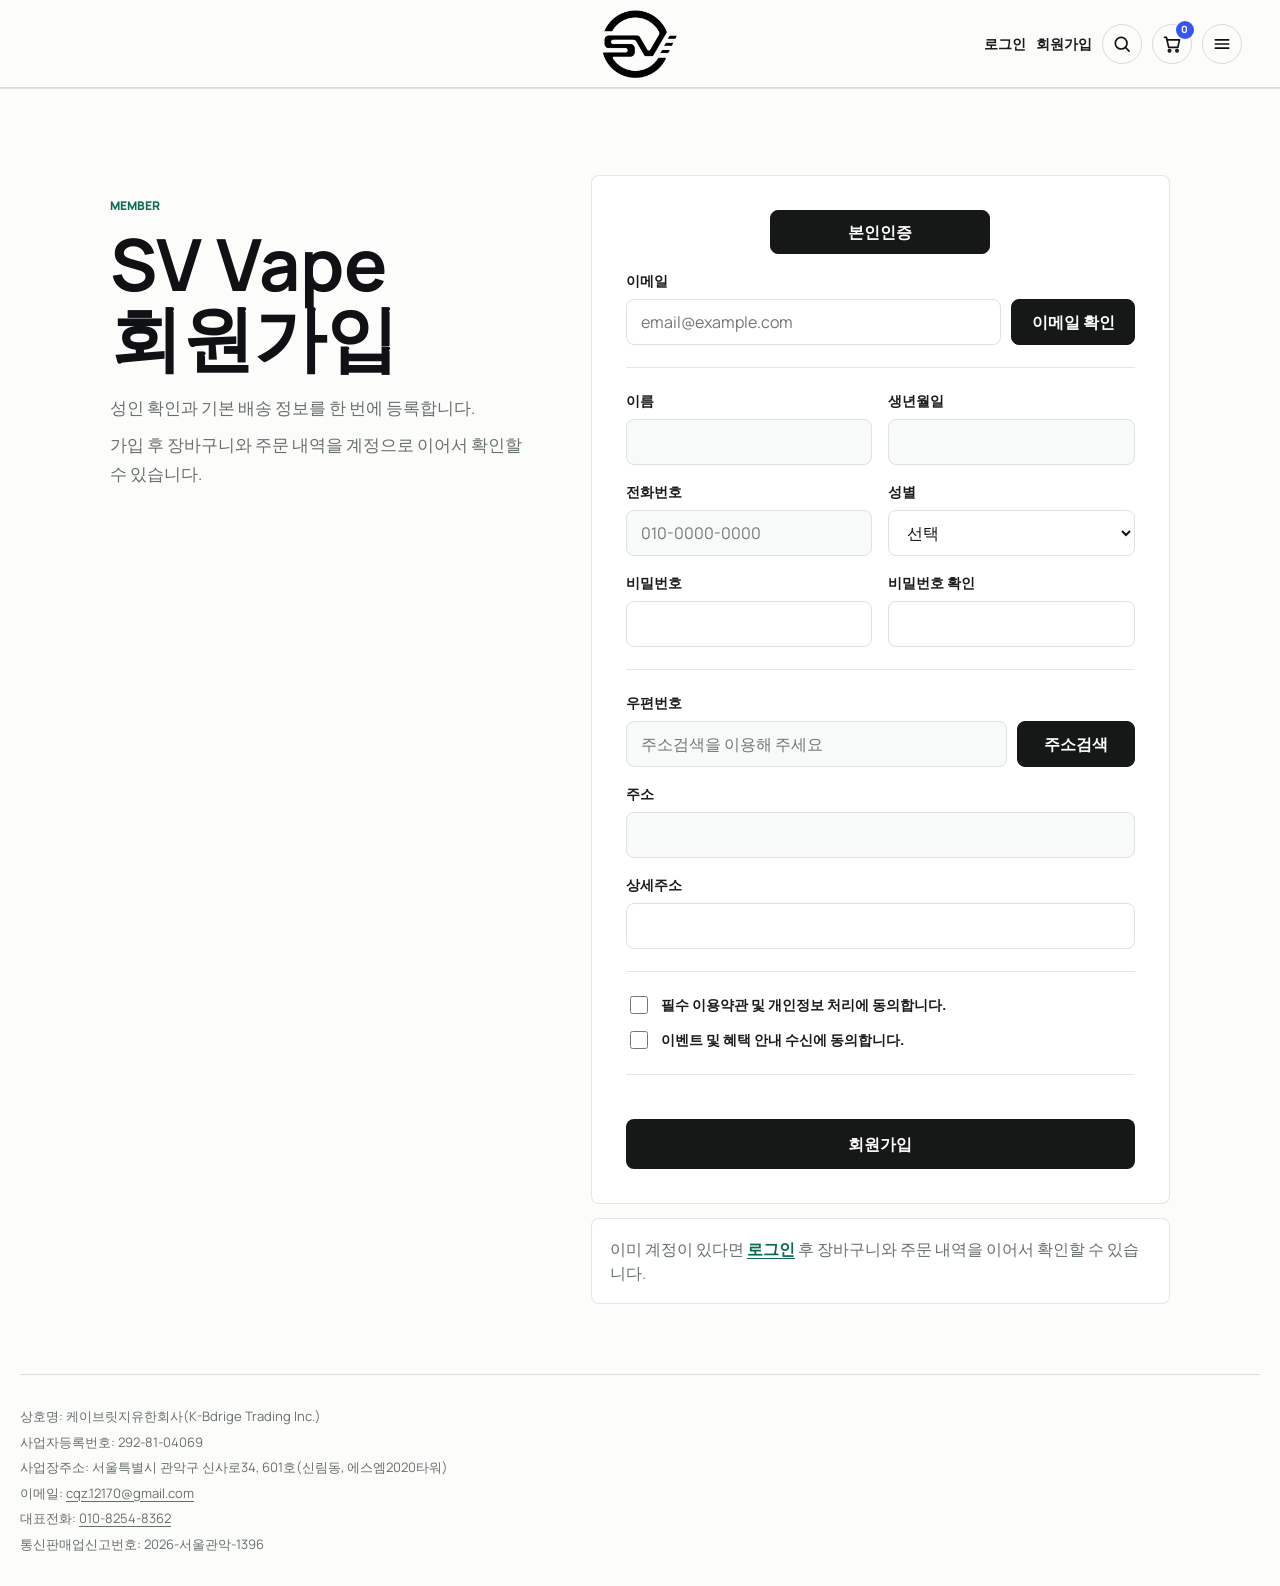
==== commit 50972950: "Bust signup stylesheet cache" ====
--- a/src/main/resources/static/store/html/signup.html
+++ b/src/main/resources/static/store/html/signup.html
@@ -5,7 +5,7 @@
     <meta name="viewport" content="width=device-width, initial-scale=1">
     <title>회원가입 | SV Vape Online Store</title>
     <meta name="description" content="SV Vape 온라인 스토어 회원가입 페이지.">
-    <link rel="stylesheet" href="../css/styles.css?v=signup-20260817-2">
+    <link rel="stylesheet" href="../css/styles.css?v=signup-20260817-3">
   </head>
   <body>
     <a class="skip-link" href="#main">본문 바로가기</a>
--- a/src/main/resources/static/store/css/styles.css
+++ b/src/main/resources/static/store/css/styles.css
@@ -1053,14 +1053,16 @@
 }
 
 .signup-verification-button,
-.address-search-button {
+.address-search-button,
+.email-check-button {
   color: #fff;
   background: var(--charcoal);
   border-color: var(--charcoal);
 }
 
 .auth-form .signup-verification-button.outline-button,
-.auth-form .address-search-button.outline-button {
+.auth-form .address-search-button.outline-button,
+.auth-form .email-check-button.outline-button {
   color: #fff;
   background: var(--charcoal);
   border-color: var(--charcoal);
